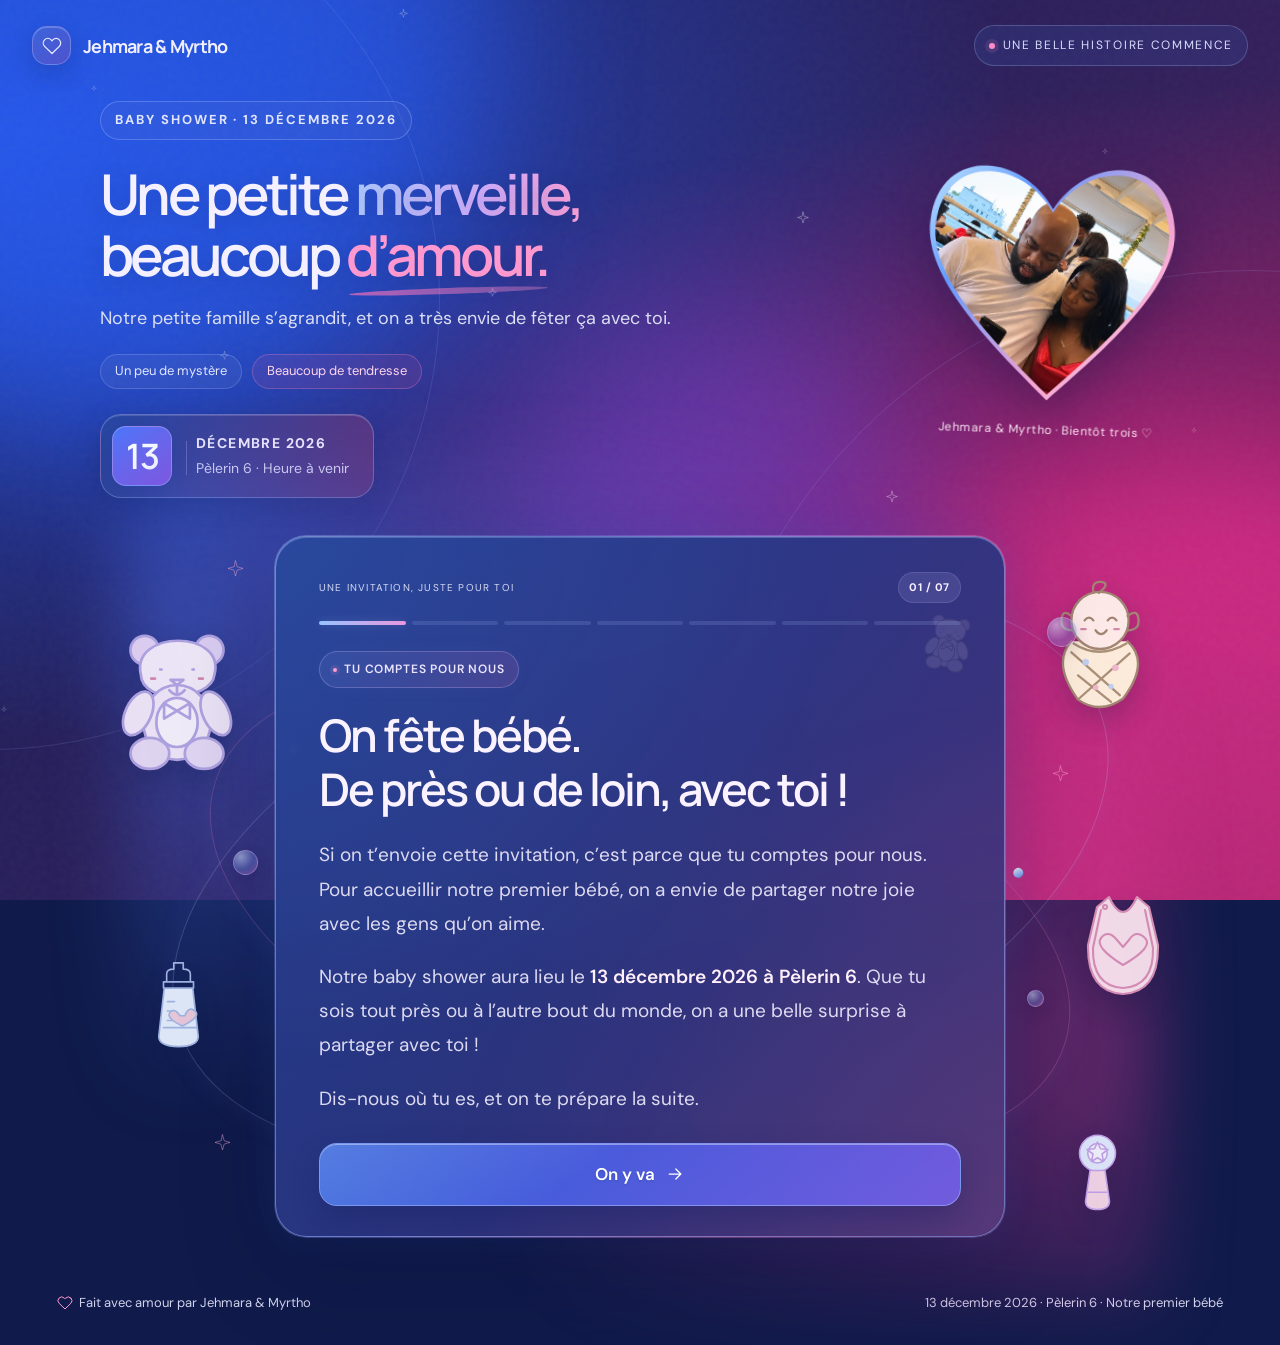
==== index.html @ 5442fd63 "Frame the parents photo in a blue and pink heart" ====
<!DOCTYPE html>
<html lang="fr">
  <head>
    <meta charset="utf-8" />
    <meta
      name="viewport"
      content="width=device-width,initial-scale=1,viewport-fit=cover"
    />
    <meta name="theme-color" content="#e7ebf8" />
    <meta
      name="description"
      content="Une invitation de Jehmara et Myrtho : célébrons ensemble l’arrivée de notre premier bébé le 13 décembre 2026 à Pèlerin 6."
    />
    <title>Une petite merveille · Jehmara & Myrtho</title>

    <link rel="stylesheet" href="css/invitation.css?v=20261101-heart" />
  </head>
  <body data-mood="welcome">
    <div class="scene" aria-hidden="true">
      <div class="orb orb-blue"></div>
      <div class="orb orb-pink"></div>
      <div class="orb orb-pearl"></div>
      <div class="orbit-line"></div>
      <div class="orbit-line two"></div>
      <div class="grain"></div>
    </div>
    <div class="ambient-stars" aria-hidden="true">
      <span style="--x: 7%; --y: 8%; --s: 8px; --duration: 4s; --delay: -0s"
        ><svg
          viewBox="0 0 100 120"
          fill="none"
          stroke="currentColor"
          stroke-width="2.1"
          stroke-linecap="round"
          stroke-linejoin="round"
          aria-hidden="true"
        >
          <path d="m50 14 8 28 28 8-28 8-8 28-8-28-28-8 28-8Z" /></svg></span
      ><span
        style="--x: 38%; --y: 31%; --s: 13px; --duration: 5s; --delay: -0.5s"
        ><svg
          viewBox="0 0 100 120"
          fill="none"
          stroke="currentColor"
          stroke-width="2.1"
          stroke-linecap="round"
          stroke-linejoin="round"
          aria-hidden="true"
        >
          <path d="m50 14 8 28 28 8-28 8-8 28-8-28-28-8 28-8Z" /></svg></span
      ><span style="--x: 69%; --y: 54%; --s: 18px; --duration: 6s; --delay: -1s"
        ><svg
          viewBox="0 0 100 120"
          fill="none"
          stroke="currentColor"
          stroke-width="2.1"
          stroke-linecap="round"
          stroke-linejoin="round"
          aria-hidden="true"
        >
          <path d="m50 14 8 28 28 8-28 8-8 28-8-28-28-8 28-8Z" /></svg></span
      ><span style="--x: 0%; --y: 77%; --s: 8px; --duration: 4s; --delay: -1.5s"
        ><svg
          viewBox="0 0 100 120"
          fill="none"
          stroke="currentColor"
          stroke-width="2.1"
          stroke-linecap="round"
          stroke-linejoin="round"
          aria-hidden="true"
        >
          <path d="m50 14 8 28 28 8-28 8-8 28-8-28-28-8 28-8Z" /></svg></span
      ><span style="--x: 31%; --y: 0%; --s: 13px; --duration: 5s; --delay: -2s"
        ><svg
          viewBox="0 0 100 120"
          fill="none"
          stroke="currentColor"
          stroke-width="2.1"
          stroke-linecap="round"
          stroke-linejoin="round"
          aria-hidden="true"
        >
          <path d="m50 14 8 28 28 8-28 8-8 28-8-28-28-8 28-8Z" /></svg></span
      ><span
        style="--x: 62%; --y: 23%; --s: 18px; --duration: 6s; --delay: -2.5s"
        ><svg
          viewBox="0 0 100 120"
          fill="none"
          stroke="currentColor"
          stroke-width="2.1"
          stroke-linecap="round"
          stroke-linejoin="round"
          aria-hidden="true"
        >
          <path d="m50 14 8 28 28 8-28 8-8 28-8-28-28-8 28-8Z" /></svg></span
      ><span style="--x: 93%; --y: 46%; --s: 8px; --duration: 4s; --delay: -3s"
        ><svg
          viewBox="0 0 100 120"
          fill="none"
          stroke="currentColor"
          stroke-width="2.1"
          stroke-linecap="round"
          stroke-linejoin="round"
          aria-hidden="true"
        >
          <path d="m50 14 8 28 28 8-28 8-8 28-8-28-28-8 28-8Z" /></svg></span
      ><span
        style="--x: 24%; --y: 69%; --s: 13px; --duration: 5s; --delay: -3.5s"
        ><svg
          viewBox="0 0 100 120"
          fill="none"
          stroke="currentColor"
          stroke-width="2.1"
          stroke-linecap="round"
          stroke-linejoin="round"
          aria-hidden="true"
        >
          <path d="m50 14 8 28 28 8-28 8-8 28-8-28-28-8 28-8Z" /></svg></span
      ><span style="--x: 55%; --y: 92%; --s: 18px; --duration: 6s; --delay: -4s"
        ><svg
          viewBox="0 0 100 120"
          fill="none"
          stroke="currentColor"
          stroke-width="2.1"
          stroke-linecap="round"
          stroke-linejoin="round"
          aria-hidden="true"
        >
          <path d="m50 14 8 28 28 8-28 8-8 28-8-28-28-8 28-8Z" /></svg></span
      ><span
        style="--x: 86%; --y: 15%; --s: 8px; --duration: 4s; --delay: -4.5s"
        ><svg
          viewBox="0 0 100 120"
          fill="none"
          stroke="currentColor"
          stroke-width="2.1"
          stroke-linecap="round"
          stroke-linejoin="round"
          aria-hidden="true"
        >
          <path d="m50 14 8 28 28 8-28 8-8 28-8-28-28-8 28-8Z" /></svg></span
      ><span style="--x: 17%; --y: 38%; --s: 13px; --duration: 5s; --delay: -5s"
        ><svg
          viewBox="0 0 100 120"
          fill="none"
          stroke="currentColor"
          stroke-width="2.1"
          stroke-linecap="round"
          stroke-linejoin="round"
          aria-hidden="true"
        >
          <path d="m50 14 8 28 28 8-28 8-8 28-8-28-28-8 28-8Z" /></svg></span
      ><span
        style="--x: 48%; --y: 61%; --s: 18px; --duration: 6s; --delay: -5.5s"
        ><svg
          viewBox="0 0 100 120"
          fill="none"
          stroke="currentColor"
          stroke-width="2.1"
          stroke-linecap="round"
          stroke-linejoin="round"
          aria-hidden="true"
        >
          <path d="m50 14 8 28 28 8-28 8-8 28-8-28-28-8 28-8Z" /></svg
      ></span>
    </div>
    <div id="confetti" class="confetti" aria-hidden="true"></div>
    <header>
      <div class="brand">
        <span class="brand-mark"
          ><svg
            viewBox="0 0 24 24"
            fill="none"
            stroke="currentColor"
            stroke-width="1.5"
            stroke-linecap="round"
            stroke-linejoin="round"
            aria-hidden="true"
          >
            <path
              d="M20.8 4.6a5.5 5.5 0 0 0-7.8 0L12 5.7l-1.1-1.1a5.5 5.5 0 0 0-7.8 7.8L12 21l8.8-8.6a5.5 5.5 0 0 0 0-7.8Z"
            /></svg></span
        >Jehmara & Myrtho
      </div>
      <div class="header-tag"><i></i> UNE BELLE HISTOIRE COMMENCE</div>
    </header>
    <main>
      <aside class="intro with-photo">
        <div class="hero-copy">
          <div class="eyebrow hero-label">BABY SHOWER · 13 DÉCEMBRE 2026</div>
          <h1>
            Une petite <br /><em> merveille,</em><br />
            beaucoup <span class="rose">d’amour.</span>
          </h1>
          <p>
            Notre petite famille s’agrandit, et on a très envie de fêter ça avec
            toi.
          </p>
          <div class="sketch-garden" aria-hidden="true">
            <div class="garden-halo"></div>
            <div class="sketch sketch-bear">
              <svg
                viewBox="0 0 100 120"
                fill="none"
                stroke="currentColor"
                stroke-width="2.1"
                stroke-linecap="round"
                stroke-linejoin="round"
                aria-hidden="true"
              >
                <circle cx="25" cy="21" r="11" fill="#e4d4f5" />
                <circle cx="75" cy="21" r="11" fill="#e4d4f5" />
                <path
                  d="M22 40c-8-35 66-35 57 0-2 20-56 24-57 0Z"
                  fill="#f6eefb"
                />
                <ellipse cx="50" cy="77" rx="26" ry="29" fill="#f4eafa" />
                <ellipse cx="50" cy="77" rx="16" ry="19" fill="#ffffff70" />
                <ellipse
                  cx="20"
                  cy="70"
                  rx="10"
                  ry="18"
                  transform="rotate(25 20 70)"
                  fill="#f4eafa"
                />
                <ellipse
                  cx="80"
                  cy="70"
                  rx="10"
                  ry="18"
                  transform="rotate(-25 80 70)"
                  fill="#f4eafa"
                />
                <ellipse cx="29" cy="101" rx="15" ry="12" fill="#e8dcf6" />
                <ellipse cx="71" cy="101" rx="15" ry="12" fill="#e8dcf6" />
                <path
                  d="M37 36h1m24 0h1m-18 8 5 4 5-4Zm5 4v6m-6-2q6 7 12 0M40 62l10 6 10-6v12l-10-6-10 6Z"
                />
                <path d="M33 43h-3m37 0h3" stroke="#d58ead" />
              </svg>
            </div>
            <div class="sketch sketch-baby">
              <svg
                viewBox="0 0 100 120"
                fill="none"
                stroke="currentColor"
                stroke-width="2.1"
                stroke-linecap="round"
                stroke-linejoin="round"
                aria-hidden="true"
              >
                <path
                  d="M24 58Q6 78 30 111q20 14 41-1Q96 77 75 58"
                  fill="#fff5df"
                />
                <path
                  d="M26 60q23 15 48 0M24 68l44 39M77 69l-46 41M30 89l30 24"
                  stroke="#a99578"
                />
                <circle cx="37" cy="77" r="3" fill="#bfd7f4" stroke="none" />
                <circle cx="64" cy="82" r="3" fill="#f0bdd1" stroke="none" />
                <circle cx="46" cy="100" r="2.5" fill="#f0bdd1" stroke="none" />
                <circle cx="60" cy="99" r="2.5" fill="#bfd7f4" stroke="none" />
                <circle cx="50" cy="39" r="26" fill="#fff4ed" />
                <path
                  d="M24 35q-8-7-9 3t10 10m50-13q9-7 10 3t-10 10M44 14q-2-11 7-10t-2 10M36 39q4-5 8 0m13 0q4-5 8 0m-19 9q5 7 10 0"
                />
                <path d="M33 47h4m26 0h4" stroke="#d58ead" />
              </svg>
            </div>
            <div class="sketch sketch-bib">
              <svg
                viewBox="0 0 100 120"
                fill="none"
                stroke="currentColor"
                stroke-width="2.1"
                stroke-linecap="round"
                stroke-linejoin="round"
                aria-hidden="true"
              >
                <path
                  d="M24 19 36 9q14 30 28 0l12 10 9 38q1 47-35 49-36-2-35-49Z"
                  fill="#fbe3ef"
                />
                <path
                  d="M28 22 20 60q-1 38 30 40 31-2 30-40l-8-38M44 52q-9-11-16-2t22 27q31-18 22-27t-16 2l-6 7Z"
                />
                <circle cx="32" cy="19" r="2" />
              </svg>
            </div>
            <div class="sketch sketch-bottle">
              <svg
                viewBox="0 0 100 120"
                fill="none"
                stroke="currentColor"
                stroke-width="2.1"
                stroke-linecap="round"
                stroke-linejoin="round"
                aria-hidden="true"
              >
                <path d="M32 38h36l7 61q0 13-25 13t-25-13Z" fill="#e9f1ff" />
                <path
                  d="M31 38v-8h38v8M35 30V20q0-6 9-6V6h12v8q9 0 9 6v10M31 88h42"
                />
                <path d="M36 55h9m-9 12h6m-6 12h9" />
                <path
                  d="M52 73q-8-11-13-4t16 17q24-12 16-19t-13 6Z"
                  fill="#f1cede"
                />
              </svg>
            </div>
            <span class="twinkle a"
              ><svg
                viewBox="0 0 100 120"
                fill="none"
                stroke="currentColor"
                stroke-width="2.1"
                stroke-linecap="round"
                stroke-linejoin="round"
                aria-hidden="true"
              >
                <path
                  d="m50 14 8 28 28 8-28 8-8 28-8-28-28-8 28-8Z"
                /></svg></span
            ><span class="twinkle b"
              ><svg
                viewBox="0 0 100 120"
                fill="none"
                stroke="currentColor"
                stroke-width="2.1"
                stroke-linecap="round"
                stroke-linejoin="round"
                aria-hidden="true"
              >
                <path
                  d="m50 14 8 28 28 8-28 8-8 28-8-28-28-8 28-8Z"
                /></svg></span
            ><span class="twinkle c"
              ><svg
                viewBox="0 0 100 120"
                fill="none"
                stroke="currentColor"
                stroke-width="2.1"
                stroke-linecap="round"
                stroke-linejoin="round"
                aria-hidden="true"
              >
                <path
                  d="m50 14 8 28 28 8-28 8-8 28-8-28-28-8 28-8Z"
                /></svg></span
            ><span class="sketch-caption"
              >De tout petits bonheurs nous attendent</span
            >
          </div>
          <div class="hero-tags">
            <span>Un peu de mystère</span><span>Beaucoup de tendresse</span>
          </div>
          <div class="date">
            <strong>13</strong>
            <div>
              DÉCEMBRE 2026<br /><small>Pèlerin 6 · Heure à venir</small>
            </div>
          </div>
          <div class="art" aria-hidden="true">
            <div class="glass-ring"></div>
            <div class="glass-ring second"></div>
            <span class="spark"
              ><svg
                viewBox="0 0 24 24"
                fill="none"
                stroke="currentColor"
                stroke-width="1.5"
                stroke-linecap="round"
                stroke-linejoin="round"
                aria-hidden="true"
              >
                <path
                  d="m12 2 2.5 7.5L22 12l-7.5 2.5L12 22l-2.5-7.5L2 12l7.5-2.5Z"
                /></svg></span
            ><span class="spark small"
              ><svg
                viewBox="0 0 24 24"
                fill="none"
                stroke="currentColor"
                stroke-width="1.5"
                stroke-linecap="round"
                stroke-linejoin="round"
                aria-hidden="true"
              >
                <path
                  d="m12 2 2.5 7.5L22 12l-7.5 2.5L12 22l-2.5-7.5L2 12l7.5-2.5Z"
                /></svg
            ></span>
          </div>
          <div class="mood-line">
            <svg
              viewBox="0 0 24 24"
              fill="none"
              stroke="currentColor"
              stroke-width="1.5"
              stroke-linecap="round"
              stroke-linejoin="round"
              aria-hidden="true"
            >
              <rect x="5" y="10" width="14" height="11" rx="3" />
              <path d="M8 10V7a4 4 0 0 1 8 0v3m-4 5v2" /></svg
            ><span>La surprise se découvre à ton rythme.</span>
          </div>
        </div>
        <figure class="couple-photo">
          <svg
            class="heart-clip-defs"
            width="0"
            height="0"
            aria-hidden="true"
            focusable="false"
          >
            <defs>
              <clipPath
                id="couple-heart-shape"
                clipPathUnits="objectBoundingBox"
              >
                <path
                  d="M .5 .205 C .365 -.025 .055 -.025 .03 .265 C .005 .495 .295 .77 .5 .97 C .705 .77 .995 .495 .97 .265 C .945 -.025 .635 -.025 .5 .205 Z"
                />
              </clipPath>
            </defs>
          </svg>
          <div class="heart-photo-frame">
            <img
              src="images/jehmara-myrtho.webp"
              width="820"
              height="1457"
              fetchpriority="high"
              decoding="async"
              alt="Jehmara et Myrtho, les futurs parents, assis ensemble"
            />
          </div>
          <figcaption>Jehmara & Myrtho · Bientôt trois ♡</figcaption>
        </figure>
      </aside>
      <div class="questionnaire-stage">
        <div class="silk-ring" aria-hidden="true"></div>
        <div class="silk-ring second" aria-hidden="true"></div>
        <div class="stage-halo" aria-hidden="true"></div>
        <a
          href="admin.html"
          target="_blank"
          rel="noopener"
          class="satellite bear admin-bear"
          aria-label="Espace des parents (nouvel onglet)"
          ><svg
            viewBox="0 0 100 120"
            fill="none"
            stroke="currentColor"
            stroke-width="2.1"
            stroke-linecap="round"
            stroke-linejoin="round"
            aria-hidden="true"
          >
            <circle cx="25" cy="21" r="11" fill="#e4d4f5" />
            <circle cx="75" cy="21" r="11" fill="#e4d4f5" />
            <path d="M22 40c-8-35 66-35 57 0-2 20-56 24-57 0Z" fill="#f6eefb" />
            <ellipse cx="50" cy="77" rx="26" ry="29" fill="#f4eafa" />
            <ellipse cx="50" cy="77" rx="16" ry="19" fill="#ffffff70" />
            <ellipse
              cx="20"
              cy="70"
              rx="10"
              ry="18"
              transform="rotate(25 20 70)"
              fill="#f4eafa"
            />
            <ellipse
              cx="80"
              cy="70"
              rx="10"
              ry="18"
              transform="rotate(-25 80 70)"
              fill="#f4eafa"
            />
            <ellipse cx="29" cy="101" rx="15" ry="12" fill="#e8dcf6" />
            <ellipse cx="71" cy="101" rx="15" ry="12" fill="#e8dcf6" />
            <path
              d="M37 36h1m24 0h1m-18 8 5 4 5-4Zm5 4v6m-6-2q6 7 12 0M40 62l10 6 10-6v12l-10-6-10 6Z"
            />
            <path d="M33 43h-3m37 0h3" stroke="#d58ead" /></svg
        ></a>
        <div class="satellite baby" aria-hidden="true">
          <svg
            viewBox="0 0 100 120"
            fill="none"
            stroke="currentColor"
            stroke-width="2.1"
            stroke-linecap="round"
            stroke-linejoin="round"
            aria-hidden="true"
          >
            <path
              d="M24 58Q6 78 30 111q20 14 41-1Q96 77 75 58"
              fill="#fff5df"
            />
            <path
              d="M26 60q23 15 48 0M24 68l44 39M77 69l-46 41M30 89l30 24"
              stroke="#a99578"
            />
            <circle cx="37" cy="77" r="3" fill="#bfd7f4" stroke="none" />
            <circle cx="64" cy="82" r="3" fill="#f0bdd1" stroke="none" />
            <circle cx="46" cy="100" r="2.5" fill="#f0bdd1" stroke="none" />
            <circle cx="60" cy="99" r="2.5" fill="#bfd7f4" stroke="none" />
            <circle cx="50" cy="39" r="26" fill="#fff4ed" />
            <path
              d="M24 35q-8-7-9 3t10 10m50-13q9-7 10 3t-10 10M44 14q-2-11 7-10t-2 10M36 39q4-5 8 0m13 0q4-5 8 0m-19 9q5 7 10 0"
            />
            <path d="M33 47h4m26 0h4" stroke="#d58ead" />
          </svg>
        </div>
        <div class="satellite bib" aria-hidden="true">
          <svg
            viewBox="0 0 100 120"
            fill="none"
            stroke="currentColor"
            stroke-width="2.1"
            stroke-linecap="round"
            stroke-linejoin="round"
            aria-hidden="true"
          >
            <path
              d="M24 19 36 9q14 30 28 0l12 10 9 38q1 47-35 49-36-2-35-49Z"
              fill="#fbe3ef"
            />
            <path
              d="M28 22 20 60q-1 38 30 40 31-2 30-40l-8-38M44 52q-9-11-16-2t22 27q31-18 22-27t-16 2l-6 7Z"
            />
            <circle cx="32" cy="19" r="2" />
          </svg>
        </div>
        <div class="satellite bottle" aria-hidden="true">
          <svg
            viewBox="0 0 100 120"
            fill="none"
            stroke="currentColor"
            stroke-width="2.1"
            stroke-linecap="round"
            stroke-linejoin="round"
            aria-hidden="true"
          >
            <path d="M32 38h36l7 61q0 13-25 13t-25-13Z" fill="#e9f1ff" />
            <path
              d="M31 38v-8h38v8M35 30V20q0-6 9-6V6h12v8q9 0 9 6v10M31 88h42"
            />
            <path d="M36 55h9m-9 12h6m-6 12h9" />
            <path
              d="M52 73q-8-11-13-4t16 17q24-12 16-19t-13 6Z"
              fill="#f1cede"
            />
          </svg>
        </div>
        <div class="satellite toy" aria-hidden="true">
          <svg
            viewBox="0 0 100 120"
            fill="none"
            stroke="currentColor"
            stroke-width="2.1"
            stroke-linecap="round"
            stroke-linejoin="round"
            aria-hidden="true"
          >
            <circle cx="50" cy="35" r="24" fill="#e3edff" />
            <circle cx="50" cy="35" r="13" fill="#fff9" />
            <path d="M40 58 34 99q0 11 16 11t16-11L60 58Z" fill="#f6d9e9" />
            <path
              d="m50 20 4 9 10 1-8 6 2 10-8-5-8 5 2-10-8-6 10-1ZM38 87h24"
            />
          </svg>
        </div>
        <span class="stage-spark one" aria-hidden="true"
          ><svg
            viewBox="0 0 100 120"
            fill="none"
            stroke="currentColor"
            stroke-width="2.1"
            stroke-linecap="round"
            stroke-linejoin="round"
            aria-hidden="true"
          >
            <path d="m50 14 8 28 28 8-28 8-8 28-8-28-28-8 28-8Z" /></svg></span
        ><span class="stage-spark two" aria-hidden="true"
          ><svg
            viewBox="0 0 100 120"
            fill="none"
            stroke="currentColor"
            stroke-width="2.1"
            stroke-linecap="round"
            stroke-linejoin="round"
            aria-hidden="true"
          >
            <path d="m50 14 8 28 28 8-28 8-8 28-8-28-28-8 28-8Z" /></svg></span
        ><span class="stage-spark three" aria-hidden="true"
          ><svg
            viewBox="0 0 100 120"
            fill="none"
            stroke="currentColor"
            stroke-width="2.1"
            stroke-linecap="round"
            stroke-linejoin="round"
            aria-hidden="true"
          >
            <path d="m50 14 8 28 28 8-28 8-8 28-8-28-28-8 28-8Z" /></svg></span
        ><span class="orbit-bubble first" aria-hidden="true"></span
        ><span class="orbit-bubble second" aria-hidden="true"></span
        ><span class="orbit-bubble third" aria-hidden="true"></span>
        <section class="card" data-palette="blue" aria-label="Invitation">
          <div class="color-wash" aria-hidden="true"></div>
          <div class="color-sweep" aria-hidden="true"></div>
          <div class="card-motes" aria-hidden="true">
            <i style="--x: 8%; --size: 2px; --duration: 7s; --delay: -0s"></i
            ><i style="--x: 22%; --size: 3px; --duration: 8s; --delay: -1s"></i
            ><i style="--x: 36%; --size: 4px; --duration: 9s; --delay: -2s"></i
            ><i style="--x: 50%; --size: 2px; --duration: 7s; --delay: -3s"></i
            ><i style="--x: 64%; --size: 3px; --duration: 8s; --delay: -4s"></i
            ><i style="--x: 78%; --size: 4px; --duration: 9s; --delay: -5s"></i
            ><i style="--x: 92%; --size: 2px; --duration: 7s; --delay: -6s"></i>
          </div>
          <div
            id="illustrated-seal"
            class="illustrated-seal"
            aria-hidden="true"
          ></div>
          <div class="spotlight" aria-hidden="true"></div>
          <div class="card-top">
            <span>Une invitation, juste pour toi</span
            ><span id="step-label" class="step-label">01 / 06</span>
          </div>
          <div id="demo" class="demo" hidden>
            Aperçu : la connexion Supabase reste à configurer. Les réponses ne
            sont pas enregistrées.
          </div>
          <div class="progress" aria-hidden="true" id="progress"></div>
          <div id="screen"></div>
        </section>
      </div>
    </main>
    <footer>
      <span class="footer-heart"
        ><svg
          viewBox="0 0 24 24"
          fill="none"
          stroke="currentColor"
          stroke-width="1.5"
          stroke-linecap="round"
          stroke-linejoin="round"
          aria-hidden="true"
        >
          <path
            d="M20.8 4.6a5.5 5.5 0 0 0-7.8 0L12 5.7l-1.1-1.1a5.5 5.5 0 0 0-7.8 7.8L12 21l8.8-8.6a5.5 5.5 0 0 0 0-7.8Z"
          />
        </svg>
        Fait avec amour par Jehmara & Myrtho</span
      ><span>13 décembre 2026 · Pèlerin 6 · Notre premier bébé</span>
    </footer>
    <dialog
      id="other-gifts-dialog"
      class="other-gifts-dialog"
      aria-labelledby="other-gifts-title"
      aria-describedby="other-gifts-description"
    >
      <span class="pill">Ces idées restent facultatives</span>
      <h2 id="other-gifts-title">
        Es-tu sûr de vouloir<br />voir cette liste ?
      </h2>
      <p id="other-gifts-description">
        Elle contient des équipements plus importants. On les a ajoutés pour les
        proches qui en ont envie, éventuellement à plusieurs. Tu n’as absolument
        aucune obligation d’en offrir un.
      </p>
      <p class="small">
        Si vous vous mettez à plusieurs, une seule personne peut réserver l’idée
        pour le groupe.
      </p>
      <div class="actions">
        <button id="other-gifts-yes" type="button" class="btn">
          Oui, je veux voir</button
        ><button id="other-gifts-no" type="button" class="btn quiet" autofocus>
          Non, je reste sur la liste principale
        </button>
      </div>
    </dialog>
    <dialog
      id="distance-gift-dialog"
      class="other-gifts-dialog"
      aria-labelledby="distance-gift-title"
      aria-describedby="distance-gift-description"
    >
      <span class="pill">On pense à toi, même de loin</span>
      <h2 id="distance-gift-title">
        Tu veux quand même participer et offrir un cadeau ?
      </h2>
      <p id="distance-gift-description">
        On comprend tout à fait que tu ne puisses pas venir. Si tu as envie
        d’offrir une petite attention à bébé, la liste est là pour toi. Et si tu
        préfères simplement partager notre joie, ça nous fait déjà très plaisir.
        Aucune obligation.
      </p>
      <div class="actions">
        <button id="distance-gift-yes" class="btn" type="button">Oui</button
        ><button id="distance-gift-no" class="btn quiet" type="button">
          Non
        </button>
      </div>
      <p id="distance-gift-error" class="error" role="alert"></p>
    </dialog>
    <script src="js/config.js?v=20261101-heart"></script>
    <script src="js/invitation.js?v=20261101-heart"></script>
  </body>
</html>
---- css/invitation.css ----
@import url("https://fonts.googleapis.com/css2?family=DM+Sans:wght@400;500;600;700&family=Manrope:wght@400;500;600;700;800&display=swap");
:root {
  --ink: #263452;
  --muted: #55647e;
  --blue: #4266b4;
  --pink: #bc5c88;
  --line: #cbd4e5;
  --accent: #4266b4;
  --ambient-blue: #8cbbff;
  --ambient-pink: #f0a4cc;
  --direction: 1;
}
* {
  box-sizing: border-box;
}
html {
  min-height: 100%;
  scroll-behavior: smooth;
}
body {
  margin: 0;
  min-height: 100vh;
  font:
    15px/1.7 "DM Sans",
    system-ui,
    sans-serif;
  color: var(--ink);
  overflow-x: hidden;
}
button,
input,
textarea {
  font: inherit;
}
button {
  cursor: pointer;
}
button:focus-visible,
input:focus-visible,
textarea:focus-visible {
  outline: 3px solid #4766b8;
  outline-offset: 5px;
}
.scene {
  position: fixed;
  inset: 0;
  z-index: -1;
  overflow: hidden;
  pointer-events: none;
  background: linear-gradient(125deg, #e5edf8, #f7eff7 60%, #e9ecfc);
}
.orb {
  position: absolute;
  width: 60vw;
  height: 60vw;
  border-radius: 50%;
  filter: blur(75px);
  opacity: 0.63;
  will-change: transform;
  animation: float 22s ease-in-out infinite;
}
.orb-blue {
  background: var(--ambient-blue);
  left: -22vw;
  top: -27vw;
}
.orb-pink {
  background: var(--ambient-pink);
  right: -22vw;
  bottom: -25vw;
  animation-delay: -8s;
}
.orb-pearl {
  width: 33vw;
  height: 33vw;
  left: 40vw;
  top: 35vh;
  animation-delay: -15s;
}
.grain {
  position: absolute;
  inset: 0;
  background-image: url("data:image/svg+xml,%3Csvg viewBox='0 0 180 180' xmlns='http://www.w3.org/2000/svg'%3E%3Cfilter id='n'%3E%3CfeTurbulence type='fractalNoise' baseFrequency='.8' numOctaves='3' stitchTiles='stitch'/%3E%3C/filter%3E%3Cpath fill='%23fff' filter='url(%23n)' opacity='.5' d='M0 0h180v180H0z'/%3E%3C/svg%3E");
}
.orbit-line {
  position: absolute;
  width: 900px;
  height: 900px;
  border: 1px solid #ffffff80;
  border-radius: 50%;
  left: -460px;
  top: -150px;
}
.orbit-line.two {
  left: auto;
  top: auto;
  right: -520px;
  bottom: -470px;
  width: 1100px;
  height: 1100px;
}
header {
  margin: auto;
  display: flex;
  justify-content: space-between;
  align-items: center;
  position: relative;
  z-index: 1;
}
.brand {
  display: flex;
  align-items: center;
  gap: 12px;
  font:
    700 15px "Manrope",
    sans-serif;
  letter-spacing: -0.04em;
}
.brand-mark {
  width: 39px;
  height: 39px;
  display: grid;
  place-items: center;
  border: 1px solid #ffffffc9;
}
.brand-mark svg {
  width: 20px;
  height: 20px;
}
.header-tag {
  display: flex;
  align-items: center;
  gap: 8px;
  letter-spacing: 0.14em;
}
.header-tag i {
  width: 6px;
  height: 6px;
  border-radius: 50%;
}
main {
  display: grid;
  grid-template-columns: 1fr 1fr;
}
.intro {
  position: relative;
}
.eyebrow {
  font-size: 10px;
  text-transform: uppercase;
  letter-spacing: 0.2em;
  font-weight: 600;
  color: var(--muted);
}
.eyebrow.hero-label {
  display: flex;
  gap: 9px;
  align-items: center;
}
.hero-label:before {
  content: "";
  width: 24px;
  height: 1px;
  background: #7f8ead;
}
h1,
h2 {
  font-family: "Manrope", system-ui, sans-serif;
  letter-spacing: -0.065em;
  font-weight: 600;
  line-height: 1.12;
}
h1 {
  position: relative;
  z-index: 1;
}
h1 em {
  font-style: normal;
  -webkit-background-clip: text;
  background-clip: text;
  color: transparent;
}
.intro > p {
  color: var(--muted);
}
.hero-tags {
  display: flex;
  margin: 22px 0 0;
}
.hero-tags span {
  border: 1px solid #fff9;
  border-radius: 25px;
}
.date {
  display: flex;
  align-items: center;
  width: fit-content;
  border: 1px solid #ffffffce;
  backdrop-filter: blur(15px);
}
.date strong {
  display: grid;
  place-items: center;
  font:
    600 35px "Manrope",
    sans-serif;
  letter-spacing: -0.05em;
}
.date div {
  font-weight: 700;
  letter-spacing: 0.1em;
}
.date small {
  font-weight: 400;
  letter-spacing: 0;
  color: var(--muted);
}
.art {
  position: absolute;
  right: -20px;
  bottom: -5px;
  width: 165px;
  height: 190px;
  pointer-events: none;
  opacity: 0.9;
}
.glass-ring {
  position: absolute;
  width: 120px;
  height: 120px;
  border: 19px solid #ffffff60;
  border-radius: 50%;
  box-shadow:
    inset 2px 3px 10px #fff9,
    inset -4px -4px 12px #7ba1e84d,
    4px 10px 30px #6c8dbf22;
  transform: rotate(-25deg);
  backdrop-filter: blur(8px);
  animation: float 12s ease-in-out infinite;
}
.glass-ring.second {
  width: 95px;
  height: 95px;
  border-width: 15px;
  left: 64px;
  top: 64px;
  border-color: #f4cbdf90;
  animation-delay: -5s;
}
.spark {
  position: absolute;
  width: 20px;
  height: 20px;
  top: -4px;
  right: 6px;
  color: #7188b7;
}
.spark.small {
  width: 12px;
  height: 12px;
  top: 150px;
  left: 15px;
}
.card {
  isolation: isolate;
  position: relative;
  -webkit-backdrop-filter: blur(28px);
}
.card:before {
  content: "";
  position: absolute;
  border-radius: inherit;
  pointer-events: none;
}
.card-top {
  display: flex;
  justify-content: space-between;
  align-items: center;
  text-transform: uppercase;
  color: var(--muted);
}
.step-label {
  font-variant-numeric: tabular-nums;
}
.progress {
  display: flex;
}
.progress i {
  flex: 1;
  border-radius: 4px;
  transition: background 0.3s;
}
#screen {
  position: relative;
}
h2 {
  overflow-wrap: anywhere;
}
h2:focus {
  outline: none;
}
.copy {
  color: var(--muted);
}
.copy strong {
  font-weight: 600;
}
.pill {
  display: inline-flex;
  align-items: center;
  gap: 7px;
  text-transform: uppercase;
  border-radius: 30px;
}
.pill:before {
  content: "";
  width: 4px;
  height: 4px;
  border-radius: 50%;
  background: var(--accent);
}
.note {
  border-radius: 14px;
  margin: 20px 0;
}
.note strong {
  font-weight: 600;
}
.actions {
  display: flex;
  flex-direction: column;
}
.btn {
  display: flex;
  justify-content: center;
  align-items: center;
  gap: 10px;
}
.btn svg {
  flex-shrink: 0;
  transition: transform 0.2s;
}
.btn:hover svg {
  transform: translateX(3px);
}
.btn.secondary {
  background: linear-gradient(110deg, #f1d6e8bb, #ffffff85);
  color: #86496d;
  border-color: #fff;
  box-shadow: 0 7px 20px #be82a516;
}
.btn.quiet {
  background: #ffffff35;
  color: #53637d;
  border: 1px solid #ffffffbd;
  box-shadow: none;
  font-weight: 500;
}
.btn.quiet:hover {
  background: #ffffff85;
}
.btn:disabled {
  opacity: 0.65;
  cursor: wait;
}
.back {
  background: none;
  border: 0;
  padding: 10px 0 0;
  margin-top: 9px;
  display: flex;
  align-items: center;
}
label {
  display: block;
  font-weight: 600;
}
input,
textarea {
  width: 100%;
  border: 1px solid #ffffffdc;
  border-radius: 13px;
  color: var(--ink);
  box-shadow: inset 0 2px 6px #4e6a9610;
  transition:
    background 0.2s,
    box-shadow 0.2s;
}
input:focus,
textarea:focus {
  background: #ffffffb3;
}
textarea {
  min-height: 90px;
  resize: vertical;
  font-size: 13px;
}
.check {
  display: flex;
  align-items: center;
  font-weight: 400;
  border: 1px solid #fff9;
  border-radius: 12px;
  cursor: pointer;
}
.check input {
  flex-shrink: 0;
  margin: 0;
  box-shadow: none;
}
.gifts {
  display: grid;
  grid-template-columns: 1fr 1fr;
  padding: 0;
  list-style: none;
}
.gifts li {
  display: flex;
  align-items: center;
  gap: 10px;
  border-radius: 13px;
  font-size: 12px;
  animation-delay: calc(var(--i) * 35ms);
}
.gifts svg {
  width: 19px;
  height: 19px;
  flex-shrink: 0;
  color: #6b81ab;
}
.demo {
  border: 1px solid #ffffffdb;
  border-radius: 10px;
  margin-bottom: 20px;
}
.demo[hidden] {
  display: none;
}
footer {
  max-width: 1230px;
  margin: auto;
  display: flex;
  justify-content: space-between;
  gap: 20px;
}
.footer-heart {
  display: inline-flex;
  gap: 6px;
  align-items: center;
}
.footer-heart svg {
  color: #a96487;
}
.reveal {
  text-align: center;
  padding: 10px 0;
}
.reveal .symbol {
  display: grid;
  place-items: center;
  margin: 8px auto 25px;
  border-radius: 50%;
  border: 1px solid #ffffffed;
  animation: reveal-ring 1s ease both;
}
.confetti {
  position: fixed;
  inset: 0;
  overflow: hidden;
  pointer-events: none;
  z-index: 10;
}
.confetti i {
  position: absolute;
  width: 7px;
  height: 13px;
  left: var(--x);
  top: -20px;
  border-radius: 2px;
  background: var(--c);
  animation: confetti-fall 2.7s var(--delay) cubic-bezier(0.2, 0.55, 0.5, 1)
    both;
}
.mood-line {
  margin: 22px 0 0;
  font-size: 10px;
  color: #586a85;
  display: flex;
  gap: 7px;
  align-items: center;
}
.mood-line svg {
  width: 13px;
  height: 13px;
}
body[data-mood="reveal"] {
  --accent: #4266b4;
  --ambient-blue: #78b5ff;
  --ambient-pink: #c4cafa;
}
body[data-mood="surprise"] {
  --accent: #a75b88;
  --ambient-blue: #b9c8f1;
  --ambient-pink: #efa4d0;
}
body[data-mood="gifts"] {
  --accent: #ac6189;
}
.orb {
  transition: background 1.2s;
}
#screen.entering {
  animation: step-in 0.42s cubic-bezier(0.22, 1, 0.36, 1) both;
}
#screen.leaving {
  animation: step-out 0.18s ease both;
}
.spotlight {
  position: absolute;
  inset: 0;
  border-radius: inherit;
  pointer-events: none;
  opacity: 0;
  transition: opacity 0.3s;
  background: radial-gradient(
    350px circle at var(--mx, 50%) var(--my, 50%),
    #ffffff70,
    transparent 70%
  );
}
.card:hover .spotlight {
  opacity: 1;
}
@keyframes float {
  0%,
  100% {
    transform: translate(0, 0) rotate(-10deg);
  }
  50% {
    transform: translate(20px, -20px) rotate(6deg);
  }
}
@keyframes step-in {
  from {
    opacity: 0;
    transform: translateX(calc(var(--direction) * 24px)) scale(0.985);
    filter: blur(4px);
  }
  to {
    opacity: 1;
    transform: translateX(0) scale(1);
    filter: blur(0);
  }
}
@keyframes step-out {
  to {
    opacity: 0;
    transform: translateX(calc(var(--direction) * -16px));
    filter: blur(3px);
  }
}
@keyframes gift-in {
  from {
    opacity: 0;
    transform: translateY(12px);
  }
  to {
    opacity: 1;
    transform: translateY(0);
  }
}
@keyframes reveal-ring {
  from {
    opacity: 0;
    transform: scale(0.6) rotate(-20deg);
  }
  to {
    opacity: 1;
    transform: scale(1) rotate(0);
  }
}
@keyframes confetti-fall {
  0% {
    opacity: 0;
    transform: translateY(-20px) rotate(0);
  }
  10% {
    opacity: 1;
  }
  100% {
    opacity: 0;
    transform: translateY(100vh) rotate(540deg);
  }
}
@media (min-width: 1440px) {
  main {
    gap: 90px;
  }
}
@media (max-width: 1024px) {
  main {
    gap: 35px;
    padding: 0 28px;
  }
  h1 {
    font-size: 57px;
  }
  .card {
    padding: 28px;
    min-height: 550px;
  }
  .art {
    right: -10px;
    transform: scale(0.75);
    transform-origin: bottom right;
  }
  h2 {
    font-size: 31px;
  }
}
@media (max-width: 760px) {
  .header-tag {
    letter-spacing: 0.08em;
  }
  main {
    grid-template-columns: 1fr;
    margin: 0 auto 25px;
    min-height: 0;
  }
  .intro {
    text-align: center;
  }
  .hero-label {
    justify-content: center;
  }
  .hero-label:before {
    display: none;
  }
  h1 {
    margin: 16px 0;
  }
  .hero-tags {
    justify-content: center;
    margin-top: 15px;
  }
  .date {
    margin: 23px auto 0;
    text-align: left;
  }
  .date div {
    font-size: 10px;
  }
  .art {
    display: none;
  }
  .card {
    min-height: 0;
  }
  .orb {
    filter: blur(50px);
    width: 110vw;
    height: 110vw;
  }
  .orb-blue {
    left: -60vw;
    top: -30vw;
  }
  .orb-pink {
    right: -65vw;
    bottom: 0;
  }
  .orb-pearl {
    width: 70vw;
    height: 70vw;
  }
  footer {
    justify-content: center;
    text-align: center;
    flex-direction: column;
  }
  .footer-heart {
    justify-content: center;
  }
  .mood-line {
    justify-content: center;
  }
}
@media (max-width: 360px) {
  header {
    padding: 18px;
  }
  .header-tag {
    display: none;
  }
  main {
    padding: 0 14px;
  }
  .card {
    padding: 23px 19px;
  }
  .gifts {
    gap: 6px;
  }
  .gifts li {
    padding: 9px;
    gap: 6px;
  }
  h2 {
    font-size: 28px;
  }
}
@media (prefers-reduced-motion: reduce) {
  html {
    scroll-behavior: auto;
  }
  *,
  *:before,
  *:after {
    animation: none !important;
    transition: none !important;
  }
  .confetti {
    display: none;
  }
  .orb {
    will-change: auto;
  }
}
@supports not (backdrop-filter: blur(1px)) {
  .date {
    background: #f6f5fa;
  }
  .btn.quiet {
    background: #f0f3fa;
  }
}

/* Collection de croquis : traits doux, objets flottants, lumière nacrée. */
.sketch-garden {
  position: relative;
  height: 220px;
  max-width: 420px;
  margin: 28px 0 8px;
  perspective: 900px;
}
.sketch {
  position: absolute;
  display: grid;
  place-items: center;
  color: #577cb5;
  pointer-events: none;
}
.sketch svg {
  width: 100%;
  height: 100%;
  overflow: visible;
  filter: drop-shadow(0 9px 9px #6277ab1c);
}
.sketch path,
.sketch circle,
.sketch ellipse {
  stroke-dasharray: 650;
  stroke-dashoffset: 0;
  animation: draw-sketch 2.4s ease both;
}
.sketch-bear {
  width: 151px;
  height: 175px;
  left: 9px;
  top: 33px;
  transform: rotate(-9deg);
  animation: bob-bear 7s ease-in-out infinite;
}
.sketch-baby {
  width: 118px;
  height: 133px;
  left: 154px;
  top: 2px;
  animation: bob-baby 9s ease-in-out infinite;
}
.sketch-bib {
  width: 92px;
  height: 108px;
  right: 15px;
  top: 75px;
  color: #b7759f;
  animation: bob-bib 8s ease-in-out infinite;
}
.sketch-bottle {
  width: 56px;
  height: 89px;
  left: 148px;
  bottom: 0;
  color: #8c78b4;
  animation: bob-bib 6s -2s ease-in-out infinite;
}
.sketch-caption {
  position: absolute;
  bottom: -10px;
  left: 0;
  font-size: 10px;
  letter-spacing: 0.13em;
  color: #687a99;
  text-transform: uppercase;
}
.garden-halo {
  position: absolute;
  width: 260px;
  height: 180px;
  left: 55px;
  top: 15px;
  border-radius: 50%;
  background: radial-gradient(ellipse, #ffffff91, transparent 70%);
}
.twinkle {
  position: absolute;
  width: 16px;
  height: 16px;
  color: #af8bbc;
  animation: twinkle 4s ease-in-out infinite;
}
.twinkle.a {
  left: 125px;
  top: 5px;
}
.twinkle.b {
  right: 3px;
  top: 25px;
  animation-delay: -2s;
}
.twinkle.c {
  left: 242px;
  bottom: 25px;
  width: 10px;
  animation-delay: -1s;
}
.art {
  display: none;
}
.intro {
  padding-top: 0;
}
main {
  padding-top: 16px;
}
.card {
  margin-top: 12px;
}
.illustrated-seal {
  position: absolute;
  width: 58px;
  height: 62px;
  pointer-events: none;
  transform: rotate(10deg);
}
.illustrated-seal svg {
  width: 100%;
  height: 100%;
}
.card[data-step="gifts"] .illustrated-seal {
  opacity: 0.12;
}
.gift-instruction {
  color: #526380;
  margin: 0 0 18px;
}
.gifts {
  margin: 17px 0;
}
.gifts li {
  padding: 0;
  animation: gift-in 0.45s both;
  animation-delay: calc(var(--i) * 35ms);
  background: none;
  border: 0;
}
.gift-tile {
  position: relative;
  display: flex;
  align-items: center;
  width: 100%;
  height: 100%;
  margin: 0;
  cursor: pointer;
  border-radius: 16px;
  transition:
    transform 0.2s,
    background 0.2s,
    border-color 0.2s,
    box-shadow 0.2s;
  overflow: hidden;
}
.gift-tile:hover {
  transform: translateY(-3px);
}
.gift-tile input {
  position: absolute;
  opacity: 0;
  width: 1px;
  height: 1px;
  left: 10px;
  top: 10px;
}
.gift-tile:has(input:focus-visible) {
  outline: 3px solid #4766b8;
  outline-offset: 3px;
}
.gift-drawing {
  flex-shrink: 0;
}
.gifts .gift-drawing svg {
  width: 100%;
  height: 100%;
  stroke-width: 1.8;
}
.gift-text {
  font-weight: 500;
}
.gift-check {
  position: absolute;
  border: 1px solid #a8b8cf;
  border-radius: 50%;
  display: grid;
  place-items: center;
  color: transparent;
}
.gift-tile input:checked ~ .gift-check {
  color: white;
  animation: select-pop 0.25s ease both;
}
.gift-summary {
  display: flex;
  justify-content: space-between;
  align-items: center;
  gap: 12px;
  border-radius: 12px;
  border: 1px solid #fffc;
}
.gift-summary strong {
  font-weight: 600;
}
.reveal .symbol {
  width: 118px;
  height: 118px;
}
.reveal .symbol svg {
  width: 79px;
  height: 83px;
}
.card:after {
  content: "";
  position: absolute;
  border-radius: inherit;
  pointer-events: none;
  mask:
    linear-gradient(#fff 0 0) padding-box,
    linear-gradient(#fff 0 0);
  mask-composite: exclude;
  z-index: -1;
}
.ambient-stars {
  position: fixed;
  inset: 0;
  pointer-events: none;
  z-index: -1;
}
.ambient-stars span {
  position: absolute;
  left: var(--x);
  top: var(--y);
  width: var(--s);
  height: var(--s);
  animation: twinkle var(--duration) var(--delay) ease-in-out infinite;
}
.ambient-stars svg {
  width: 100%;
  height: 100%;
}
.reply-burst {
  position: fixed;
  width: 12px;
  height: 12px;
  border-radius: 50%;
  border: 1px solid #97b1da;
  pointer-events: none;
  z-index: 20;
  animation: reply-wave 0.6s ease-out forwards;
}
body[data-mood="reveal-choice"] .sketch-bear {
  animation: bob-bear 4s ease-in-out infinite;
}
body[data-mood="surprise"] .sketch-garden {
  filter: hue-rotate(15deg);
}
@keyframes draw-sketch {
  from {
    stroke-dashoffset: 650;
    opacity: 0;
  }
  to {
    stroke-dashoffset: 0;
    opacity: 1;
  }
}
@keyframes bob-bear {
  0%,
  100% {
    transform: translateY(0) rotate(-9deg);
  }
  50% {
    transform: translateY(-10px) rotate(-3deg);
  }
}
@keyframes bob-baby {
  0%,
  100% {
    transform: translateY(0) rotate(6deg);
  }
  50% {
    transform: translateY(9px) rotate(-4deg);
  }
}
@keyframes bob-bib {
  0%,
  100% {
    transform: translateY(0) rotate(12deg);
  }
  50% {
    transform: translateY(-9px) rotate(-7deg);
  }
}
@keyframes twinkle {
  0%,
  100% {
    opacity: 0.25;
    transform: scale(0.7) rotate(0);
  }
  50% {
    opacity: 0.9;
    transform: scale(1.15) rotate(12deg);
  }
}
@keyframes select-pop {
  from {
    transform: scale(0.5);
  }
  to {
    transform: scale(1);
  }
}
@keyframes reply-wave {
  to {
    transform: scale(9);
    opacity: 0;
  }
}
@media (max-width: 1024px) {
  .sketch-garden {
    transform: scale(0.88);
    transform-origin: left top;
    margin-bottom: -15px;
  }
}
@media (max-width: 760px) {
  main {
    padding-top: 0;
  }
  .sketch-garden {
    height: 145px;
    width: 300px;
    margin: 13px auto 0;
    transform: none;
  }
  .sketch-bear {
    width: 103px;
    height: 124px;
    left: 18px;
    top: 18px;
  }
  .sketch-baby {
    width: 82px;
    height: 93px;
    left: 125px;
    top: 0;
  }
  .sketch-bib {
    width: 67px;
    height: 78px;
    right: 8px;
    top: 42px;
  }
  .sketch-bottle {
    width: 36px;
    height: 56px;
    left: 132px;
    bottom: 0;
  }
  .garden-halo {
    height: 130px;
    width: 210px;
    left: 30px;
    top: 0;
  }
  .sketch-caption {
    display: none;
  }
  .twinkle.a {
    left: 95px;
    top: 0;
  }
  .twinkle.c {
    left: 208px;
    bottom: 12px;
  }
  .card {
    margin-top: 0;
  }
  .mood-line {
    margin-top: 11px;
  }
}
@media (prefers-reduced-motion: reduce) {
  .sketch,
  .sketch *,
  .twinkle,
  .ambient-stars span,
  .gift-check,
  .reply-burst {
    animation: none !important;
  }
  .reply-burst {
    display: none;
  }
}

/* Bébé neutre : lange crème, traits chauds, bleu et rose équilibrés. */
.sketch-baby {
  color: #a08b72;
}
.illustrated-seal:has(svg) {
  color: #a08b72;
}
.reveal .symbol svg {
  color: #a08b72;
}
/* Questionnaire central, typographie généreuse, verre bleu nuit et rose profond. */
:root {
  --ink: #192d52;
  --muted: #465878;
  --blue: #153e80;
  --pink: #92265f;
  --accent: #153e80;
}
body {
  font-size: 18px;
  line-height: 1.75;
}
header {
  max-width: 1240px;
  padding: 26px 32px;
}
.brand {
  font-size: 18px;
}
.header-tag {
  font-size: 12px;
}
main {
  display: flex;
  flex-direction: column;
  align-items: center;
  gap: 30px;
  max-width: 1160px;
  margin: 6px auto 35px;
  padding: 0 32px;
  min-height: 0;
}
.intro {
  width: 100%;
  text-align: center;
  padding: 0;
}
.hero-label {
  justify-content: center;
  font-size: 13px;
}
.hero-label:before {
  display: none;
}
h1 {
  font-size: clamp(38px, 4.6vw, 61px);
  margin: 18px auto;
  line-height: 1.18;
  letter-spacing: -0.055em;
  max-width: 850px;
}
h1 br {
  display: none;
}
h1 em {
  margin-right: 0.15em;
  background: linear-gradient(95deg, #153e80, #92265f);
  background-clip: text;
  -webkit-background-clip: text;
}
h1 .rose {
  color: #92265f;
}
.intro > p {
  font-size: 18px;
  margin: 0 auto;
}
.hero-tags {
  justify-content: center;
}
.hero-tags span {
  font-size: 13px;
}
.intro > .sketch-garden,
.intro > .mood-line {
  display: none;
}
.date {
  margin: 20px auto 0;
  gap: 17px;
}
.date strong {
  font-size: 35px;
  width: 60px;
  height: 60px;
}
.date div {
  font-size: 14px;
}
.date small {
  font-size: 14px;
}
.questionnaire-stage {
  position: relative;
  width: 100%;
  isolation: isolate;
}
.card {
  margin: 0;
  width: 100%;
  min-height: 0;
  backdrop-filter: blur(32px);
}
.card-top {
  margin-bottom: 18px;
}
h2 {
  font-size: clamp(34px, 3.4vw, 45px);
  margin: 19px 0 24px;
  line-height: 1.2;
}
.copy {
  font-size: 19px;
}
.pill {
  font-size: 12px;
  padding: 7px 13px;
}
.note {
  font-size: 17px;
  line-height: 1.75;
  padding: 19px 22px;
}
.small {
  font-size: 14px;
  line-height: 1.75;
}
.demo {
  font-size: 13px;
  line-height: 1.6;
  padding: 11px 14px;
}
.actions {
  gap: 13px;
}
.btn {
  font-size: 17px;
  line-height: 1.55;
  padding: 16px 24px;
  backdrop-filter: blur(16px);
  -webkit-backdrop-filter: blur(16px);
  text-shadow: 0 1px 2px #0c214233;
}
.btn:before {
  content: "";
  position: absolute;
  inset: 0;
  pointer-events: none;
}
.btn:after {
  content: "";
  position: absolute;
  top: -60%;
  left: -55%;
  width: 35%;
  height: 220%;
  pointer-events: none;
  background: linear-gradient(90deg, transparent, #ffffff32, transparent);
  transform: rotate(25deg);
  transition:
    transform 0.55s,
    opacity 0.55s;
  opacity: 0;
}
.btn:hover:after {
  transform: translateX(540%) rotate(25deg);
  opacity: 1;
}
.btn:active {
  transform: scale(0.985);
}
.btn.quiet,
.btn.secondary {
  color: #fff;
  background: linear-gradient(120deg, #7b1f50ed, #a33872e8 65%, #83305de3);
  border-color: #ffffff7d;
  box-shadow:
    inset 0 1px 0 #ffffff66,
    inset 0 -1px 0 #3f123c55,
    0 9px 24px #92265f26;
  font-weight: 600;
}
.btn.quiet:hover,
.btn.secondary:hover {
  color: #fff;
  background: linear-gradient(120deg, #8c235c, #b33e7e);
  box-shadow:
    inset 0 1px 0 #ffffff80,
    0 14px 32px #92265f35;
}
.btn svg {
  width: 20px;
  height: 20px;
}
.btn:focus-visible {
  outline-color: #172f58;
}
.back {
  font-size: 15px;
  padding-top: 11px;
  gap: 9px;
  min-height: 46px;
}
.back svg {
  width: 18px;
  height: 18px;
}
label {
  font-size: 16px;
  margin: 22px 0 10px;
}
input,
textarea {
  font-size: 18px;
  padding: 16px 18px;
  background: #ffffffae;
  border-color: #c2cee3;
}
input::placeholder,
textarea::placeholder {
  font-size: 16px;
}
.check {
  font-size: 16px;
  padding: 13px 16px;
  gap: 13px;
  min-height: 56px;
}
.check input {
  width: 22px;
  height: 22px;
}
.gift-instruction {
  font-size: 17px;
  line-height: 1.7;
}
.gifts {
  gap: 12px;
}
.gift-tile {
  min-height: 108px;
  padding: 16px;
  gap: 14px;
}
.gift-text {
  font-size: 16px;
  line-height: 1.45;
  padding-right: 18px;
}
.gift-drawing {
  width: 48px;
  height: 57px;
}
.gift-check {
  width: 20px;
  height: 20px;
  font-size: 12px;
  right: 12px;
  top: 12px;
}
.gift-summary {
  font-size: 15px;
  padding: 13px 16px;
}
.error {
  font-size: 16px;
}
.reveal h2 {
  font-size: 45px;
}
.illustrated-seal {
  right: 27px;
  top: 75px;
}
.stage-halo {
  position: absolute;
  z-index: -2;
  pointer-events: none;
  animation: halo-breathe 8s ease-in-out infinite;
}
.satellite {
  position: absolute;
  width: 95px;
  height: 110px;
  pointer-events: none;
  color: #7184a7;
  animation: satellite-drift 9s var(--delay, 0s) ease-in-out infinite;
  transform-origin: center;
}
.satellite svg {
  width: 100%;
  height: 100%;
}
.satellite.bear {
  --delay: -2s;
}
.satellite.baby {
  --delay: -5s;
}
.satellite.bib {
  --delay: -3s;
}
.satellite.bottle {
  --delay: -6s;
}
.satellite.toy {
  width: 75px;
  height: 90px;
  --delay: -1s;
}
.stage-spark {
  position: absolute;
  width: 25px;
  height: 25px;
  pointer-events: none;
  animation: twinkle 5s ease-in-out infinite;
}
.stage-spark svg {
  width: 100%;
  height: 100%;
}
.stage-spark.one {
  left: -52px;
  top: 25px;
}
.stage-spark.two {
  right: -68px;
  top: 230px;
  animation-delay: -2s;
}
.stage-spark.three {
  left: -65px;
  bottom: 80px;
  animation-delay: -3s;
}
.orbit-bubble {
  position: absolute;
  width: 25px;
  height: 25px;
  border-radius: 50%;
  border: 1px solid #fff;
  pointer-events: none;
  animation: bubble-rise 11s var(--delay, 0s) ease-in-out infinite;
}
.orbit-bubble.first {
  left: -42px;
  top: 45%;
  --delay: -3s;
}
.orbit-bubble.second {
  right: -39px;
  top: 65%;
  width: 17px;
  height: 17px;
  --delay: -7s;
}
.orbit-bubble.third {
  right: -72px;
  top: 12%;
  width: 30px;
  height: 30px;
  --delay: -1s;
}
footer {
  font-size: 13px;
  padding: 20px 32px 30px;
}
.footer-heart svg {
  width: 16px;
  height: 16px;
}
@keyframes satellite-drift {
  0%,
  100% {
    transform: translateY(0) rotate(-7deg);
  }
  50% {
    transform: translateY(-18px) rotate(7deg);
  }
}
@keyframes bubble-rise {
  0%,
  100% {
    transform: translateY(20px) scale(0.85);
    opacity: 0.5;
  }
  50% {
    transform: translateY(-45px) scale(1.08);
    opacity: 1;
  }
}
@keyframes halo-breathe {
  0%,
  100% {
    transform: scale(0.95);
    opacity: 0.65;
  }
  50% {
    transform: scale(1.05);
    opacity: 1;
  }
}
@media (max-width: 1100px) {
}
@media (max-width: 940px) {
  .questionnaire-stage {
    max-width: 650px;
  }
  .satellite {
    opacity: 0.65;
  }
  .stage-spark {
    width: 15px;
    height: 15px;
  }
  .stage-spark.one {
    left: -24px;
  }
  .stage-spark.two {
    right: -22px;
  }
  .stage-spark.three {
    left: -24px;
  }
  .orbit-bubble.first {
    left: -25px;
  }
  .orbit-bubble.second {
    right: -25px;
  }
  .orbit-bubble.third {
    right: -37px;
  }
  .stage-halo {
    inset: -25px -25px;
  }
}
@media (max-width: 760px) {
  header {
    padding: 20px;
  }
  main {
    gap: 26px;
    padding: 0 22px;
    max-width: 680px;
    margin-top: 10px;
  }
  h1 {
    font-size: 39px;
    max-width: 520px;
  }
  h2 {
    font-size: 35px;
  }
  .small {
    font-size: 14px;
  }
  .satellite.toy {
    display: none;
  }
  .stage-spark.one {
    left: 42px;
    top: -22px;
  }
  .stage-spark.two {
    right: 41px;
    top: -18px;
  }
  .stage-spark.three {
    left: -16px;
    bottom: 60px;
    width: 12px;
    height: 12px;
  }
  .orbit-bubble {
    max-width: 14px;
    max-height: 14px;
  }
  .orbit-bubble.first {
    left: -18px;
  }
  .orbit-bubble.second {
    right: -17px;
  }
  .orbit-bubble.third {
    right: 70px;
    top: -15px;
  }
}
@media (max-width: 380px) {
  main {
    padding: 0 18px;
  }
  .header-tag {
    display: none;
  }
  h1 {
    font-size: 34px;
  }
  h2 {
    font-size: 31px;
  }
  .gifts {
    gap: 8px;
  }
  .gift-tile {
    flex-direction: column;
    align-items: flex-start;
    gap: 6px;
    min-height: 123px;
  }
  .gift-text {
    font-size: 14px;
    padding-right: 0;
  }
  .gift-summary {
    gap: 6px;
  }
  .hero-tags span {
    font-size: 10px;
  }
}
@media (prefers-reduced-motion: reduce) {
  .satellite,
  .stage-halo,
  .orbit-bubble,
  .stage-spark {
    animation: none !important;
  }
  .btn:after {
    display: none;
  }
}

.gift-status {
  display: block;
  margin-top: 7px;
  font-weight: 400;
}
.gift-tile.reserved {
  cursor: not-allowed;
}
.gift-tile.reserved:hover {
  transform: none;
  box-shadow: none;
}
.gift-tile.reserved .gift-status {
  font-weight: 600;
}
.availability-tools {
  display: flex;
  align-items: center;
  justify-content: space-between;
  gap: 12px;
  margin: 12px 0;
}
.availability-tools .back {
  margin: 0;
  padding: 0;
}
.gift-text {
  overflow-wrap: anywhere;
}
.gifts .gift-tile {
  height: 100%;
}

/* Édition chromatique : bleu cobalt, framboise et verre nacré. */
:root {
  --ink: #16264f;
  --muted: #475477;
  --blue: #1844ce;
  --pink: #b81c70;
  --rose: #b81c70;
  --accent: #1844ce;
  --ambient-blue: #82a9ff;
  --ambient-pink: #ff8acb;
}
body {
  color: var(--ink);
}
.scene,
.ambient {
  background:
    radial-gradient(ellipse at 6% 10%, #abc5ff 0, transparent 47%),
    radial-gradient(ellipse at 95% 60%, #ffb5dd 0, transparent 48%),
    linear-gradient(135deg, #edf0ff, #f8eafa 60%, #dee9ff);
}
.grain {
  opacity: 0.07;
}
.brand-mark {
  border-radius: 15px;
}
.header-tag {
  border: 1px solid #ffffffbc;
  border-radius: 50px;
  padding: 9px 14px;
}
body:not(.admin-theme) header {
  max-width: 1300px;
  padding-top: 25px;
  padding-bottom: 25px;
}
body:not(.admin-theme) main {
  gap: 35px;
  margin-top: 10px;
  max-width: 1200px;
}
.hero-label {
  width: fit-content;
  margin: auto;
  padding: 7px 14px;
  border: 1px solid #ffffffd9;
  border-radius: 50px;
  letter-spacing: 0.15em;
  font-weight: 700;
}
.intro h1 {
  font-size: clamp(45px, 5.4vw, 73px);
  font-weight: 600;
  max-width: 900px;
  line-height: 1.08;
  margin: 24px auto 18px;
  letter-spacing: -0.065em;
}
.intro h1 em {
  background-clip: text;
  -webkit-background-clip: text;
}
.intro h1 .rose {
  position: relative;
  display: inline-block;
}
.intro h1 .rose:after {
  content: "";
  position: absolute;
  bottom: -9px;
  left: 3px;
  right: 0;
  height: 6px;
  border-radius: 50%;
  transform: rotate(-2deg);
}
.intro > p {
  max-width: 640px;
  line-height: 1.7;
  margin-top: 24px;
}
.hero-tags {
  margin-top: 20px;
  gap: 10px;
}
.hero-tags span {
  padding: 5px 14px;
}
.date {
  position: relative;
  padding: 11px 24px 11px 11px;
  border-radius: 21px;
  margin-top: 25px;
}
.date strong {
  color: white;
  border: 1px solid #ffffff75;
  border-radius: 14px;
}
.date:after {
  content: "";
  height: 34px;
  width: 1px;
  position: absolute;
  left: 85px;
  top: 26px;
}
.date div {
  padding-left: 7px;
}
.questionnaire-stage {
  max-width: 730px;
  padding-top: 3px;
}
.card {
  border: 1px solid #fffffff0;
  border-radius: 32px;
  padding: 35px 43px 30px;
  overflow: visible;
}
.card:before {
  inset: 0;
  z-index: -1;
}
.card:after {
  inset: -2px;
  border: 2px solid transparent;
}
.card-top {
  font-size: 10px;
  letter-spacing: 0.12em;
}
.step-label {
  font-size: 11px;
  border-radius: 25px;
  padding: 5px 10px;
  font-weight: 700;
  letter-spacing: 0.05em;
}
.progress {
  gap: 6px;
  margin-bottom: 26px;
}
.progress i {
  height: 4px;
}
.pill {
  border: 1px solid #e0d8f5;
  font-weight: 600;
  letter-spacing: 0.07em;
}
.card h2 {
  font-size: clamp(34px, 3.6vw, 45px);
  margin: 20px 0 22px;
}
.copy {
  color: #46577d;
  line-height: 1.8;
}
.copy strong {
  color: #24396f;
}
.actions {
  margin-top: 27px;
}
.btn {
  border: 1px solid #ffffffb9;
  min-height: 63px;
  border-radius: 18px;
  font-weight: 600;
  position: relative;
  overflow: hidden;
  transition:
    transform 0.2s,
    box-shadow 0.2s;
}
.btn:before {
  background: linear-gradient(145deg, #ffffff29, transparent 42%, #ffffff12);
  border-radius: inherit;
}
.btn:hover {
  transform: translateY(-3px);
}
.btn.quiet,
.btn.secondary,
.btn.rose {
  color: white;
}
.btn.quiet:hover,
.btn.secondary:hover,
.btn.rose:hover {
  box-shadow:
    inset 0 1px 0 #ffffff85,
    0 14px 28px #b629743b;
}
.btn:disabled {
  transform: none;
}
.note {
  border: 1px solid #fff;
}
.note strong {
  color: #29416f;
}
.small {
  color: #506080;
}
.back {
  font-weight: 500;
}
.gift-tile {
  border: 1px solid #d5dff5;
  box-shadow: 0 4px 12px #3c55a007;
}
.gift-drawing {
  color: #5773bb;
}
.gift-status {
  font-size: 12px;
}
.availability-tools {
  padding: 4px 0;
}
.stage-halo {
  inset: -65px -150px;
  filter: blur(38px);
}
.satellite {
  z-index: 0;
  opacity: 0.95;
}
.satellite.bear {
  left: -163px;
  top: 90px;
  width: 130px;
  height: 155px;
}
.satellite.baby {
  right: -150px;
  top: 44px;
  width: 110px;
  height: 133px;
  color: #a08b72;
}
.satellite.bib {
  right: -168px;
  top: 355px;
  width: 100px;
  height: 120px;
}
.satellite.bottle {
  left: -136px;
  top: 420px;
  width: 79px;
  height: 105px;
}
.satellite.toy {
  right: -130px;
  bottom: 20px;
}
.stage-spark {
  z-index: 0;
}
.orbit-bubble {
  z-index: 0;
}
.reveal h2 {
  background-clip: text;
  -webkit-background-clip: text;
}
.silk-ring {
  position: absolute;
  pointer-events: none;
  z-index: -1;
  border: 1px solid #fff9;
  border-radius: 50%;
  width: calc(100% + 245px);
  height: 500px;
  left: -122px;
  top: 90px;
  transform: rotate(-19deg);
  animation: silk-turn 24s ease-in-out infinite;
}
.silk-ring.second {
  width: calc(100% + 160px);
  height: 430px;
  left: -80px;
  top: 165px;
  transform: rotate(17deg);
  animation-delay: -12s;
}
.silk-ring:before {
  content: "";
  position: absolute;
  left: 20%;
  top: 3%;
  width: 10px;
  height: 10px;
  border-radius: 50%;
  background: linear-gradient(135deg, #fff, #e96db3);
  box-shadow: 0 0 20px #e96db35e;
}
.silk-ring.second:before {
  left: auto;
  right: 10%;
  top: 14%;
  background: linear-gradient(135deg, #fff, #5d86ea);
}
body[data-mood="gifts"] .silk-ring {
  opacity: 0.4;
}
body[data-mood="reveal"] {
  --ambient-blue: #9db7ff;
  --ambient-pink: #f29fce;
}
.ambient-stars span {
  color: #fff;
  filter: drop-shadow(0 0 7px #b276d77a);
}
@keyframes silk-turn {
  0%,
  100% {
    transform: rotate(-19deg) translateY(0);
  }
  50% {
    transform: rotate(-11deg) translateY(-12px);
  }
}
.intro h1 br:last-of-type {
  display: block;
}
.card h2 {
  letter-spacing: -0.045em;
}
/* Même matière et mêmes accents dans les coulisses. */
@keyframes dashboard-enter {
  from {
    opacity: 0;
    transform: translateY(10px);
  }
  to {
    opacity: 1;
    transform: translateY(0);
  }
}
@media (max-width: 1100px) {
  .satellite.bear {
    left: -108px;
    width: 90px;
    height: 112px;
  }
  .satellite.baby {
    right: -104px;
    width: 80px;
    height: 100px;
  }
  .satellite.bib {
    right: -105px;
    width: 76px;
    height: 95px;
  }
  .satellite.bottle {
    left: -96px;
    width: 65px;
    height: 85px;
  }
  .satellite.toy {
    right: -95px;
    width: 65px;
    height: 85px;
  }
  .silk-ring {
    left: -75px;
    width: calc(100% + 150px);
  }
  .silk-ring.second {
    left: -45px;
    width: calc(100% + 90px);
  }
}
@media (max-width: 940px) {
  .satellite.bear {
    left: -65px;
    width: 53px;
    height: 69px;
  }
  .satellite.baby {
    right: -65px;
    width: 52px;
    height: 68px;
  }
  .satellite.bib {
    right: -61px;
    width: 48px;
    height: 60px;
  }
  .satellite.bottle {
    left: -58px;
    width: 44px;
    height: 58px;
  }
  .satellite.toy {
    right: -58px;
    width: 45px;
    height: 58px;
  }
  .silk-ring {
    left: -35px;
    width: calc(100% + 70px);
  }
  .silk-ring.second {
    left: -20px;
    width: calc(100% + 40px);
  }
}
@media (max-width: 760px) {
  .header-tag {
    padding: 6px 9px;
    font-size: 8px;
  }
  .intro h1 {
    max-width: 560px;
    margin-top: 21px;
  }
  .intro > p {
    margin-top: 22px;
  }
  .hero-tags span {
    font-size: 10px;
    padding: 4px 10px;
  }
  .date {
    padding-right: 16px;
  }
  body:not(.admin-theme) main {
    margin-top: 5px;
  }
  .satellite.bib {
    right: -19px;
    width: 16px;
    height: 25px;
    top: 325px;
  }
  .satellite.bottle {
    left: -18px;
    width: 16px;
    height: 25px;
    top: 420px;
  }
  .satellite.toy {
    display: none;
  }
  .silk-ring {
    left: -18px;
    width: calc(100% + 36px);
    height: 380px;
    top: 90px;
  }
  .silk-ring.second {
    left: -12px;
    width: calc(100% + 24px);
    height: 330px;
    top: 145px;
  }
  .silk-ring:before {
    width: 6px;
    height: 6px;
  }
  .stage-halo {
    inset: -30px -18px;
  }
}
@media (max-width: 380px) {
  .card {
    padding: 25px 19px;
  }
  .intro h1 {
    font-size: 34px;
  }
  .card h2 {
    font-size: 31px;
  }
  .header-tag {
    display: none;
  }
}
@media (prefers-reduced-motion: reduce) {
  .silk-ring {
    animation: none;
  }
  .btn {
    transition: none;
  }
}

/* Verre coloré : cobalt profond et lumière framboise. */
:root {
  color-scheme: dark;
  --ink: #f4f0ff;
  --muted: #cfcee9;
  --blue: #7eabff;
  --pink: #ff8dca;
  --rose: #ff8dca;
  --accent: #b2caff;
}
body {
  background: #101b4b;
  color: #f4f0ff;
}
.scene,
.ambient,
body[data-mood="reveal"] .scene {
  background:
    radial-gradient(ellipse at 0 15%, #284ed0 0, transparent 56%),
    radial-gradient(ellipse at 100% 60%, #a32170 0, transparent 60%),
    linear-gradient(135deg, #111e58, #33205c 60%, #621949);
}
.orb-blue {
  background: #265df7;
  opacity: 0.65;
}
.orb-pink {
  background: #ec318f;
  opacity: 0.6;
}
.orb-pearl {
  background: #7642d4;
  opacity: 0.5;
}
.orbit-line {
  border-color: #abb8ff26;
}
.brand {
  color: #f1efff;
}
.brand-mark {
  color: #e9eaff;
  background: linear-gradient(145deg, #5978d46e, #ac4a9d4d);
  border-color: #b1c2ff5c;
  box-shadow:
    inset 0 1px 0 #d9e1ff42,
    0 8px 25px #080f382e;
}
.header-tag {
  color: #d8dcff;
  border-color: #b5c6ff40;
  background: #3955a937;
}
.header-tag i {
  background: #ff8bc8;
  box-shadow: 0 0 0 4px #ff8bc81f;
}
.hero-label {
  background: #6176d226;
  border-color: #a8bcff54;
  color: #e0e5ff;
}
.intro h1 {
  color: #f4f0ff;
  text-shadow: 0 5px 25px #09113b2b;
}
.intro h1 em {
  background: linear-gradient(100deg, #accbff, #d4b1ff 55%, #ffa1d7);
  background-clip: text;
  -webkit-background-clip: text;
}
.intro h1 .rose {
  color: #ff98ce;
}
.intro h1 .rose:after {
  background: linear-gradient(90deg, #ff70b8aa, #ff9bd74d);
}
.intro > p {
  color: #dbdef4;
}
.hero-tags span {
  background: #6379ce2e;
  border-color: #afc0ff40;
  color: #e3e7ff;
}
.hero-tags span:last-child {
  background: #cf4e9a24;
  color: #ffd6ed;
  border-color: #f58bc549;
}
.date {
  background: linear-gradient(115deg, #284b9a96, #87336e85);
  border-color: #b3c1fc5c;
  box-shadow:
    inset 0 1px 0 #dae0ff30,
    0 12px 30px #09163b33;
}
.date strong {
  background: linear-gradient(145deg, #4d77fa, #8752da);
  box-shadow: 0 7px 20px #17358a59;
  border-color: #b7c4ff6b;
}
.date div {
  color: #f2eaff;
}
.date small {
  color: #ddd4f0;
}
.date:after {
  background: #d4c2ff4a;
}
.card {
  box-shadow:
    0 30px 90px #060d352e,
    0 7px 20px #060d352e,
    inset 0 1px 0 #b9cafa36;
}
.card:before {
  background:
    radial-gradient(ellipse at 0 0, #709aff1c, transparent 55%),
    radial-gradient(ellipse at 100% 100%, #ff74b915, transparent 55%);
}
.card:after {
  background: linear-gradient(
      115deg,
      #afc8ff55,
      #7c9eff2e 25%,
      #bda9ff55 45%,
      #f77ebf55 75%,
      #bda9ff2e
    )
    border-box;
}
.spotlight {
  background: radial-gradient(
    350px circle at var(--mx, 50%) var(--my, 50%),
    #a0b5ff16,
    transparent 70%
  );
}
.card-top {
  color: #d6daf4;
}
.step-label {
  background: #7e99fa2b;
  color: #e7ecff;
}
.progress i {
  background: #a6b6f12b;
}
.progress i.active {
  background: linear-gradient(90deg, #87b4ff, #ff8ac6);
  box-shadow: 0 0 9px #b6b6f333;
}
.pill {
  color: #ece5ff;
  background: linear-gradient(110deg, #637ed92e, #dc66ad26);
  border-color: #bfa4ed47;
}
.pill:before {
  background: #ff9bce;
  box-shadow: 0 0 0 3px #ff9bce1a;
}
.card h2 {
  color: #faf3ff;
}
.copy,
.small,
.gift-instruction {
  color: #dddaf1;
}
.copy strong,
.note strong {
  color: #fff0fc;
}
.note {
  background: linear-gradient(115deg, #5d78c629, #d65aa025);
  border-color: #a7a6ed33;
  border-left: 3px solid #f078b7;
  color: #e6def4;
}
.btn {
  color: #fff;
  background: linear-gradient(115deg, #3264e9, #4b60e5 55%, #7348cb);
  border-color: #a2b9ff79;
  box-shadow:
    inset 0 1px 0 #dce5ff66,
    0 9px 25px #101b5f5e;
}
.btn:hover {
  background: linear-gradient(115deg, #3d72fa, #6276fa 55%, #8c58df);
  box-shadow:
    inset 0 1px 0 #dce5ff66,
    0 14px 30px #1c2c7f70;
}
.btn.quiet,
.btn.secondary,
.btn.rose {
  background: linear-gradient(115deg, #ad2468, #cf3c8a 60%, #ab267b);
  border-color: #ffb9e176;
  box-shadow:
    inset 0 1px 0 #ffd5ee66,
    0 9px 25px #52134255;
}
.btn.quiet:hover,
.btn.secondary:hover,
.btn.rose:hover {
  background: linear-gradient(115deg, #ca327e, #e851a1 60%, #c43891);
}
.back {
  color: #dbd7ff;
}
label {
  color: #e6e4fa;
}
input,
textarea,
select {
  background: #172b626e;
  color: #f6f0ff;
  border-color: #a4b5ec66;
  box-shadow: inset 0 2px 7px #071c3e21;
}
input::placeholder,
textarea::placeholder {
  color: #c4c8e7;
}
input:focus,
textarea:focus,
select:focus {
  background: #25356d;
  border-color: #b9a5ff;
}
.check {
  background: #7290df1a;
  border-color: #a7b6ed45;
}
.check input {
  accent-color: #f181bd;
}
.gift-tile {
  background: linear-gradient(140deg, #536bbd3b, #8a3b9229);
  border-color: #b2b3ec45;
  color: #f2eafa;
}
.gift-tile:hover {
  background: linear-gradient(140deg, #728ad44d, #bb5baf3b);
  border-color: #c2b4fc77;
  box-shadow: 0 10px 25px #1413442b;
}
.gift-drawing,
.gifts svg {
  color: #c4d4ff;
}
.gift-tile:has(input:checked) {
  border-color: #f49acb;
  background: linear-gradient(135deg, #5a6ac27a, #ab478686);
  box-shadow:
    0 0 0 2px #ed96ce1f,
    0 9px 22px #140d3f26;
}
.gift-check {
  background: #a4b5ec1c;
  border-color: #c0caef88;
}
.gift-tile input:checked ~ .gift-check {
  background: #ce4a94;
  border-color: #fbb3dc;
}
.gift-status {
  color: #d6d9f4;
}
.gift-tile.reserved {
  background: #201e4e80;
  border-color: #8880aa47;
  opacity: 0.7;
}
.gift-tile.reserved .gift-status {
  color: #ffc5e7;
}
.gift-summary {
  background: linear-gradient(110deg, #597ad836, #ce4f9833);
  border-color: #bba3e44d;
  color: #e6dff3;
}
.gift-summary strong {
  color: #ffd0ec;
}
.error {
  color: #ffc2e4;
}
.demo {
  background: #75502077;
  color: #ffe5ae;
  border-color: #d4b2755c;
}
.reveal .symbol {
  background: linear-gradient(135deg, #5672b961, #b85d8f52);
  border-color: #c6bbe963;
  box-shadow:
    0 0 0 10px #b6b6f015,
    0 0 0 22px #d797c512,
    0 15px 35px #101d5940;
}
.reveal h2 {
  background: linear-gradient(90deg, #b5d3ff, #ffb3dc);
  background-clip: text;
  -webkit-background-clip: text;
  color: transparent;
}
.reveal .eyebrow {
  color: #d7dcf6;
}
.illustrated-seal {
  opacity: 0.12;
}
.stage-halo {
  background:
    radial-gradient(ellipse at 0 20%, #4c78ff6b, transparent 50%),
    radial-gradient(ellipse at 100% 70%, #f23c9d61, transparent 50%);
}
.silk-ring {
  border-color: #c6d3ff35;
  box-shadow: 0 0 30px #8b88ee12;
}
.silk-ring.second {
  border-color: #ff8bc938;
}
.stage-spark {
  color: #ffb1da;
}
.satellite {
  filter: drop-shadow(0 13px 15px #07133c40);
}
.satellite.bear {
  color: #b4a6e3;
}
.satellite.bib {
  color: #dc91b9;
}
.satellite.bottle {
  color: #a6bae7;
}
.satellite.toy {
  color: #c5a5eb;
}
.orbit-bubble {
  border-color: #d0b4f069;
  background: radial-gradient(
    circle at 30% 25%,
    #d0dfff99,
    #7b9bf550 55%,
    #ef74bf70
  );
  box-shadow:
    inset -3px -4px 7px #5860ac29,
    0 5px 16px #080f3d26;
}
footer {
  color: #d1d4ed;
}
footer .footer-heart svg {
  color: #ff9acf;
}
/* L’administration reprend les surfaces colorées. */
button:focus-visible,
a:focus-visible,
input:focus-visible,
textarea:focus-visible,
select:focus-visible {
  outline-color: #ffd0ed;
}
@supports not (backdrop-filter: blur(1px)) {
  .card {
    background: #30346e;
  }
}

/* La couleur suit les passages d’étape, jamais les réponses de l’invité. */
.card {
  --card-accent: #97c2ff;
  --card-glow: #638eff;
  --card-input: #172d755e;
  background: linear-gradient(130deg, #203f91f5, #2e347ef0 60%, #493474ed);
  transition:
    box-shadow 0.65s,
    border-color 0.65s;
  border-color: #8babef77;
}
.color-wash {
  position: absolute;
  inset: 0;
  border-radius: inherit;
  background: linear-gradient(130deg, #782b71f5, #88336fe8 55%, #5b2c79ef);
  opacity: 0;
  transition: opacity 0.7s cubic-bezier(0.22, 1, 0.36, 1);
  z-index: -1;
  pointer-events: none;
}
.card[data-palette="pink"] {
  --card-accent: #ffb3db;
  --card-glow: #f578c4;
  --card-input: #551d5966;
  border-color: #f4a0cc77;
  box-shadow:
    0 30px 90px #160c3b40,
    0 0 45px #f85db218,
    inset 0 1px 0 #ffc4e44d;
}
.card[data-palette="pink"] .color-wash {
  opacity: 1;
}
.card[data-palette="blue"] {
  box-shadow:
    0 30px 90px #060d3540,
    0 0 45px #5486ff1c,
    inset 0 1px 0 #a8c5ff4d;
}
.card .step-label {
  color: #f8f1ff;
  background: #c4bcfa22;
  border: 1px solid #d3c8ff26;
  transition: background 0.5s;
}
.card[data-palette="pink"] .step-label {
  background: #ffb3db26;
}
.card .progress i.active {
  background: linear-gradient(90deg, var(--card-accent), #e998de);
  transition:
    background 0.5s,
    box-shadow 0.5s;
}
.card .pill {
  border-color: #c8b2f34a;
  box-shadow: 0 0 20px #a790ef0a;
  transition:
    background 0.5s,
    border-color 0.5s;
}
.card[data-palette="pink"] .pill {
  background: linear-gradient(110deg, #ef98ca25, #bdb0ff1f);
  border-color: #f6c4e34d;
}
.card .btn:not(.quiet):not(.secondary) {
  background: linear-gradient(115deg, #3564db, #6650db);
  border-color: #b3c6ff88;
  box-shadow:
    inset 0 1px 0 #e0eaff70,
    0 12px 28px #101b5f4d;
  transition:
    background 0.5s,
    transform 0.2s,
    box-shadow 0.3s;
}
.card[data-palette="pink"] .btn:not(.quiet):not(.secondary) {
  background: linear-gradient(115deg, #be327c, #d64f9c 55%, #9f3c9d);
  border-color: #ffc4e388;
  box-shadow:
    inset 0 1px 0 #ffe0ef70,
    0 12px 28px #4a14474d;
}
.card .btn:hover {
  filter: brightness(1.08);
}
.card input:not([type="checkbox"]),
.card textarea {
  background: var(--card-input);
  transition:
    background 0.6s,
    box-shadow 0.25s,
    border-color 0.25s;
}
.card input:not([type="checkbox"]):focus,
.card textarea:focus {
  border-color: var(--card-accent);
  box-shadow:
    0 0 0 4px color-mix(in srgb, var(--card-glow) 17%, transparent),
    inset 0 2px 8px #080b3e15;
  outline: 2px solid transparent;
}
.color-sweep {
  position: absolute;
  inset: 0;
  overflow: hidden;
  border-radius: inherit;
  pointer-events: none;
  z-index: 2;
}
.color-sweep:before {
  content: "";
  position: absolute;
  inset: -70%;
  background: linear-gradient(
    105deg,
    transparent 40%,
    #e7d6ff00 45%,
    #edd7ff20 50%,
    #ffe4f205 55%,
    transparent 60%
  );
  transform: translateX(-40%) rotate(-8deg);
}
.card.step-bloom .color-sweep:before {
  animation: chroma-sweep 0.75s cubic-bezier(0.2, 0.65, 0.35, 1) both;
}
.card-motes {
  position: absolute;
  inset: 0;
  border-radius: inherit;
  overflow: hidden;
  pointer-events: none;
  z-index: -1;
}
.card-motes i {
  position: absolute;
  left: var(--x);
  bottom: -8px;
  width: var(--size);
  height: var(--size);
  border-radius: 50%;
  background: var(--card-accent);
  box-shadow: 0 0 9px var(--card-glow);
  opacity: 0;
  animation: chroma-mote var(--duration) var(--delay) ease-in-out infinite;
}
.card.step-bloom {
  animation: chroma-bloom 0.6s ease both;
}
#screen.entering > h2 {
  animation: chroma-text 0.32s 0.04s both;
}
#screen.entering > .copy,
#screen.entering > .note,
#screen.entering > form,
#screen.entering > .gift-instruction {
  animation: chroma-text 0.29s 0.09s both;
}
#screen.entering > .actions {
  animation: chroma-text 0.27s 0.13s both;
}
.card .illustrated-seal {
  transition: opacity 0.5s;
  animation: seal-sway 8s ease-in-out infinite;
}
.card[data-palette="pink"] .illustrated-seal {
  opacity: 0.2;
}
.card .check:hover {
  border-color: var(--card-accent);
}
body[data-palette="pink"] .stage-halo {
  background:
    radial-gradient(ellipse at 0 20%, #6c71ff4a, transparent 50%),
    radial-gradient(ellipse at 100% 70%, #fb4ea47a, transparent 50%);
}
body[data-palette="blue"] .stage-halo {
  background:
    radial-gradient(ellipse at 0 20%, #4c78ff7a, transparent 50%),
    radial-gradient(ellipse at 100% 70%, #f23c9d4a, transparent 50%);
}
@keyframes chroma-sweep {
  from {
    transform: translateX(-35%) rotate(-8deg);
    opacity: 0;
  }
  20% {
    opacity: 1;
  }
  to {
    transform: translateX(35%) rotate(-8deg);
    opacity: 0;
  }
}
@keyframes chroma-bloom {
  0% {
    transform: translateY(0) scale(1);
  }
  40% {
    transform: translateY(-2px) scale(1.003);
  }
  100% {
    transform: translateY(0) scale(1);
  }
}
@keyframes chroma-text {
  from {
    opacity: 0;
    transform: translateY(10px);
  }
  to {
    opacity: 1;
    transform: translateY(0);
  }
}
@keyframes chroma-mote {
  0% {
    opacity: 0;
    transform: translateY(0);
  }
  20% {
    opacity: 0.25;
  }
  75% {
    opacity: 0.15;
  }
  100% {
    opacity: 0;
    transform: translateY(-500px);
  }
}
@keyframes seal-sway {
  0%,
  100% {
    transform: translateY(0) rotate(10deg);
  }
  50% {
    transform: translateY(-5px) rotate(3deg);
  }
}
@media (prefers-reduced-motion: reduce) {
  .card,
  .color-wash,
  .card * {
    animation: none !important;
    transition: none !important;
  }
  .card-motes,
  .color-sweep {
    display: none;
  }
}

/* Téléphone : lecture, clavier, gestes tactiles et décor à faible coût. */
html {
  -webkit-text-size-adjust: 100%;
  text-size-adjust: 100%;
}
button,
a,
input,
textarea,
label,
select {
  touch-action: manipulation;
}
button,
input,
textarea,
select {
  -webkit-tap-highlight-color: #aa9dff30;
}
.gift-summary .jump-gifts {
  display: none;
}
.gift-tile input:disabled ~ .gift-text {
  cursor: not-allowed;
}
@media (max-width: 760px) {
  body {
    min-height: 100svh;
    overflow-x: clip;
  }
  body:not(.admin-theme) header {
    padding: 16px max(18px, env(safe-area-inset-right)) 15px
      max(18px, env(safe-area-inset-left));
    gap: 10px;
  }
  .brand {
    font-size: 15px;
  }
  .brand-mark {
    width: 32px;
    height: 32px;
    border-radius: 11px;
  }
  .header-tag {
    display: none;
  }
  body:not(.admin-theme) main {
    padding: 0 max(14px, env(safe-area-inset-right)) 0
      max(14px, env(safe-area-inset-left));
    gap: 25px;
    margin: 0 auto 22px;
    width: 100%;
    max-width: 650px;
  }
  .intro {
    padding: 8px 6px 0;
  }
  .hero-label {
    font-size: 9px;
    letter-spacing: 0.09em;
    padding: 6px 10px;
  }
  .intro h1 {
    font-size: clamp(30px, 8.2vw, 43px);
    line-height: 1.14;
    margin: 18px auto 12px;
    letter-spacing: -0.045em;
  }
  .intro > p {
    font-size: 16px;
    line-height: 1.65;
    margin: 17px auto 0;
    max-width: 360px;
  }
  .hero-tags {
    display: none;
  }
  .date {
    margin-top: 17px;
    padding: 9px 14px 9px 9px;
    gap: 12px;
    border-radius: 16px;
  }
  .date strong {
    width: 43px;
    height: 43px;
    font-size: 27px;
    border-radius: 11px;
  }
  .date div,
  .date small {
    font-size: 11px;
    line-height: 1.65;
  }
  .date div {
    padding-left: 3px;
  }
  .date:after {
    left: 63px;
    top: 17px;
    height: 26px;
  }
  .questionnaire-stage {
    width: 100%;
  }
  .card {
    padding: 23px 20px 21px;
    border-radius: 23px;
    backdrop-filter: blur(12px);
    -webkit-backdrop-filter: blur(12px);
    box-shadow:
      0 16px 42px #060d352e,
      inset 0 1px 0 #c5d3ff29;
  }
  .card-top {
    font-size: 9px;
    letter-spacing: 0.06em;
    margin-bottom: 14px;
    gap: 8px;
  }
  .step-label {
    font-size: 10px;
    padding: 5px 9px;
    flex-shrink: 0;
  }
  .progress {
    margin-bottom: 22px;
    gap: 5px;
  }
  .card h2 {
    font-size: clamp(28px, 7.7vw, 35px);
    line-height: 1.2;
    letter-spacing: -0.035em;
    margin: 17px 0 20px;
  }
  .pill {
    font-size: 9px;
    line-height: 1.6;
    letter-spacing: 0.045em;
    padding: 6px 10px;
    max-width: 100%;
  }
  .copy {
    font-size: 17px;
    line-height: 1.75;
    margin: 14px 0;
  }
  .note {
    padding: 15px;
    font-size: 16px;
    line-height: 1.7;
    margin: 18px 0;
  }
  .small,
  .gift-status {
    font-size: 13px;
    line-height: 1.65;
  }
  .gift-instruction {
    font-size: 16px;
    line-height: 1.7;
  }
  .actions {
    gap: 12px;
    margin-top: 22px;
  }
  .btn {
    min-height: 56px;
    width: 100%;
    padding: 14px 16px;
    font-size: 16px;
    line-height: 1.5;
    border-radius: 15px;
    white-space: normal;
  }
  .btn svg {
    width: 18px;
    height: 18px;
  }
  .btn:hover {
    transform: none;
    filter: none;
  }
  .btn:active {
    transform: scale(0.985);
  }
  .btn:after {
    display: none;
  }
  .back {
    min-height: 48px;
    min-width: 75px;
    font-size: 15px;
    padding: 10px 0;
    margin-top: 9px;
  }
  label {
    font-size: 15px;
    margin: 19px 0 8px;
  }
  input:not([type="checkbox"]),
  textarea,
  select {
    font-size: 17px !important;
    min-height: 54px;
    padding: 14px 15px;
    border-radius: 12px;
    scroll-margin-top: 100px;
  }
  input::placeholder,
  textarea::placeholder {
    font-size: 16px;
  }
  textarea {
    min-height: 122px;
    line-height: 1.65;
  }
  .check {
    font-size: 15px;
    padding: 13px 12px;
    gap: 12px;
    align-items: flex-start;
    min-height: 54px;
  }
  .check input {
    width: 23px;
    height: 23px;
    margin: 2px 0 0;
    flex-shrink: 0;
  }
  .gifts {
    grid-template-columns: repeat(2, minmax(0, 1fr));
    gap: 10px;
    margin: 14px 0;
  }
  .gifts li {
    min-width: 0;
    animation: none;
  }
  .gift-tile {
    min-height: 135px;
    padding: 12px;
    gap: 9px;
    align-items: flex-start;
    flex-direction: column;
    border-radius: 14px;
    transform: none !important;
  }
  .gift-drawing {
    width: 33px;
    height: 37px;
  }
  .gift-text {
    font-size: 14px;
    line-height: 1.5;
    padding: 0;
    overflow-wrap: anywhere;
    hyphens: auto;
  }
  .gift-check {
    right: 10px;
    top: 11px;
    width: 22px;
    height: 22px;
    font-size: 12px;
  }
  .gift-status {
    display: block;
    font-size: 11px;
    margin-top: 5px;
  }
  .gift-summary {
    position: sticky;
    top: max(8px, env(safe-area-inset-top));
    z-index: 4;
    padding: 10px 11px;
    margin: 12px -2px 16px;
    border-color: #c5bcf077;
    border-radius: 13px;
    background: #30336ef5;
    box-shadow: 0 8px 25px #080f3d45;
    font-size: 13px;
    gap: 8px;
    backdrop-filter: blur(10px);
  }
  .card[data-palette="pink"] .gift-summary {
    background: #6b2d69f5;
  }
  .gift-summary > span {
    display: none;
  }
  .gift-summary .jump-gifts {
    display: inline-flex;
    align-items: center;
    justify-content: center;
    min-height: 44px;
    padding: 8px 11px;
    border: 1px solid #c4b6ec66;
    border-radius: 10px;
    color: #fceeff;
    background: #b9a1e324;
    font-size: 13px;
    font-weight: 600;
    white-space: nowrap;
  }
  .gift-summary strong {
    max-width: 60%;
    line-height: 1.5;
  }
  .availability-tools {
    align-items: center;
    gap: 10px;
  }
  .availability-tools .back {
    min-height: 44px;
    margin: 0;
  }
  .availability-tools .small {
    font-size: 12px;
  }
  .error {
    font-size: 14px;
    line-height: 1.6;
  }
  .reveal {
    padding-top: 5px;
  }
  .reveal .symbol {
    width: 88px;
    height: 88px;
    margin: 5px auto 25px;
  }
  .reveal .symbol svg {
    width: 62px;
    height: 65px;
  }
  .reveal h2 {
    font-size: 34px;
  }
  .illustrated-seal {
    top: 64px;
    right: 17px;
    width: 38px;
    height: 43px;
    animation: none !important;
  }
  .satellite {
    opacity: 0.65;
    animation-duration: 14s;
    filter: none;
  }
  .satellite.bear {
    width: 28px;
    height: 36px;
    left: -7px;
    top: -26px;
  }
  .satellite.baby {
    width: 27px;
    height: 35px;
    right: -6px;
    top: -28px;
  }
  .satellite.bib,
  .satellite.bottle,
  .satellite.toy,
  .silk-ring,
  .card-motes,
  .spotlight,
  .reply-burst,
  .orbit-bubble.third {
    display: none;
  }
  .card.step-bloom {
    animation: none;
  }
  .color-sweep:before {
    opacity: 0.65;
  }
  .scene .orb {
    filter: blur(35px);
    animation: none;
    will-change: auto;
  }
  .ambient-stars span:nth-child(n + 7) {
    display: none;
  }
  .ambient-stars span {
    animation-duration: 7s;
  }
  .stage-halo {
    filter: blur(20px);
    animation: none;
  }
  .grain {
    display: none;
  }
  .stage-spark {
    animation-duration: 7s;
  }
  .stage-spark.three {
    display: none;
  }
  .color-wash {
    transition-duration: 0.45s;
  }
  #screen.entering {
    animation-duration: 0.3s;
    filter: none;
  }
  #screen.leaving {
    animation-duration: 0.13s;
    filter: none;
  }
  #screen.entering > h2,
  #screen.entering > .copy,
  #screen.entering > .note,
  #screen.entering > form,
  #screen.entering > .actions {
    animation: none;
  }
  .confetti i:nth-child(n + 29) {
    display: none;
  }
  footer {
    font-size: 11px;
    line-height: 1.7;
    padding: 8px max(18px, env(safe-area-inset-right))
      calc(22px + env(safe-area-inset-bottom))
      max(18px, env(safe-area-inset-left));
    gap: 7px;
  }
}
@media (max-width: 760px) {
  body:not([data-mood="welcome"]):not(.admin-theme) .intro {
    display: none;
  }
  body:not([data-mood="welcome"]):not(.admin-theme) main {
    gap: 16px;
    padding-top: 9px;
  }
  body:not([data-mood="welcome"]):not(.admin-theme) main:before {
    content: "13 décembre 2026 · Pèlerin 6";
    color: #dcd9f3;
    font-size: 12px;
    letter-spacing: 0.02em;
    text-align: center;
  }
  .questionnaire-stage {
    scroll-margin-top: 12px;
  }
  #gift-finish {
    scroll-margin-top: 90px;
  }
}
@media (max-width: 359px) {
  .gifts {
    grid-template-columns: 1fr;
  }
  .gift-tile {
    min-height: 88px;
    flex-direction: row;
    align-items: center;
    padding: 13px;
    gap: 12px;
  }
  .gift-drawing {
    width: 35px;
    height: 43px;
    flex-shrink: 0;
  }
  .gift-text {
    padding-right: 19px;
    font-size: 15px;
  }
  .gift-check {
    right: 9px;
    top: 10px;
  }
  .card {
    padding: 22px 17px;
  }
  .card-top {
    font-size: 8px;
  }
  .intro h1 {
    font-size: 30px;
  }
  .gift-summary {
    font-size: 12px;
  }
  .gift-summary .jump-gifts {
    font-size: 12px;
    padding: 8px;
  }
  .header-tag {
    display: none;
  }
}
@media (max-width: 760px) and (orientation: landscape) {
  .intro h1 {
    font-size: 32px;
  }
  .intro > p {
    display: none;
  }
  .date {
    margin-top: 15px;
  }
  .card {
    max-width: 620px;
    margin: auto;
  }
}
@media (max-width: 1000px) and (max-height: 500px) and (orientation: landscape) {
  body:not(.admin-theme) header {
    padding: 12px 22px;
  }
  .header-tag,
  .hero-tags {
    display: none;
  }
  .intro h1 {
    font-size: 32px;
    line-height: 1.15;
    margin: 12px auto;
  }
  .intro > p {
    display: none;
  }
  .date {
    margin-top: 12px;
  }
  .questionnaire-stage {
    max-width: 660px;
  }
  .card {
    padding: 25px 28px;
    backdrop-filter: blur(12px);
  }
  body:not([data-mood="welcome"]):not(.admin-theme) .intro {
    display: none;
  }
  body:not([data-mood="welcome"]):not(.admin-theme) main {
    padding-top: 5px;
  }
  .silk-ring,
  .card-motes,
  .satellite,
  .stage-halo {
    display: none;
  }
  .scene .orb {
    animation: none;
    filter: blur(30px);
    will-change: auto;
  }
  input:not([type="checkbox"]),
  textarea {
    font-size: 17px;
    scroll-margin-top: 24px;
  }
}
@media (prefers-reduced-motion: reduce) {
  .gift-summary {
    scroll-behavior: auto;
  }
}

.intro.with-photo {
  display: grid;
  grid-template-columns: minmax(0, 1fr) 260px;
  gap: 42px;
  align-items: center;
  max-width: 1080px;
  margin: auto;
  text-align: left;
}
.with-photo .hero-copy {
  min-width: 0;
}
.with-photo .hero-label {
  margin-left: 0;
}
.with-photo h1 {
  font-size: clamp(39px, 4.4vw, 61px);
  text-align: left;
}
.with-photo .hero-copy > p {
  font-size: 18px;
  line-height: 1.7;
  color: #dbdef4;
  max-width: 590px;
}
.with-photo .hero-tags {
  justify-content: flex-start;
}
.with-photo .date {
  margin-left: 0;
}
.location-options {
  display: grid;
  gap: 12px;
  margin-top: 23px;
}
.location-option {
  width: 100%;
  min-height: 83px;
  display: flex;
  align-items: center;
  gap: 15px;
  text-align: left;
  padding: 17px 18px;
  border: 1px solid #bcbeed69;
  border-radius: 16px;
  background: linear-gradient(120deg, #6f8fd52b, #cc6aa329);
  color: #fbf0ff;
  font: inherit;
  cursor: pointer;
  transition:
    transform 0.2s,
    background 0.2s,
    border-color 0.2s;
}
.location-option:hover {
  transform: translateY(-2px);
  background: linear-gradient(120deg, #7e9ee34d, #d47cb544);
  border-color: #e6c7ef;
}
.location-option:active {
  transform: scale(0.985);
}
.location-option svg {
  width: 28px;
  height: 28px;
  flex-shrink: 0;
  color: #e6c9fb;
}
.location-option strong {
  display: block;
  font-size: 17px;
  line-height: 1.4;
}
.location-option small {
  display: block;
  font-size: 13px;
  line-height: 1.5;
  color: #d8d9ee;
  margin-top: 4px;
}
.location-option .chevron {
  margin-left: auto;
  color: #edc4ee;
  font-size: 22px;
}
.distance-summary {
  padding: 18px;
  border: 1px solid #d5ace855;
  background: #b58fdc15;
  border-radius: 15px;
  line-height: 1.75;
  margin: 20px 0;
}
.distance-summary strong {
  color: #fff0fb;
}
.route-details {
  margin: 8px 0;
  font-size: 13px;
  color: #ddd4f2;
}
@media (max-width: 760px) {
  .intro.with-photo {
    display: flex;
    flex-direction: column;
    text-align: center;
    gap: 20px;
    padding-top: 6px;
  }
  .with-photo .hero-copy {
    width: 100%;
  }
  .with-photo .hero-label {
    margin-left: auto;
  }
  .with-photo h1 {
    text-align: center;
    font-size: clamp(30px, 8.2vw, 43px);
  }
  .with-photo .hero-copy > p {
    font-size: 16px;
    line-height: 1.65;
    margin: 17px auto 0;
    max-width: 360px;
  }
  .with-photo .date {
    margin-left: auto;
  }
  .location-option {
    padding: 15px 13px;
    gap: 11px;
    min-height: 83px;
  }
  .location-option strong {
    font-size: 16px;
  }
  .location-option small {
    font-size: 12px;
  }
  .location-option:hover {
    transform: none;
  }
  .location-option svg {
    width: 24px;
    height: 24px;
  }
  .location-options {
    gap: 11px;
  }
  .distance-summary {
    padding: 15px;
    font-size: 16px;
  }
  .route-details {
    font-size: 13px;
  }
}
@media (max-width: 1000px) and (max-height: 500px) and (orientation: landscape) {
  .intro.with-photo {
    grid-template-columns: minmax(0, 1fr) 140px;
    gap: 25px;
  }
  .with-photo h1 {
    font-size: 32px;
  }
  .with-photo .hero-copy > p {
    display: none;
  }
}
@media (prefers-reduced-motion: reduce) {
  .location-option {
    transition: none;
    transform: none !important;
  }
}
.with-photo .sketch-garden,
.with-photo .art,
.with-photo .mood-line {
  display: none;
}
@media (max-width: 700px) {
}

.submission-success {
  text-align: center;
  padding: 10px 0 5px;
}
.success-check {
  width: 78px;
  height: 78px;
  margin: 4px auto 23px;
  display: grid;
  place-items: center;
  border: 1px solid #89efb98c;
  border-radius: 50%;
  background: linear-gradient(140deg, #1a915d77, #0b59375e);
  box-shadow:
    0 0 0 10px #69eaa50d,
    0 12px 35px #091e3529;
  animation: success-arrive 0.45s ease both;
}
.success-check svg {
  width: 42px;
  height: 42px;
  fill: none;
  stroke: #a1ffc7;
  stroke-width: 2.7;
  stroke-linecap: round;
  stroke-linejoin: round;
}
.success-check path {
  stroke-dasharray: 40;
  stroke-dashoffset: 0;
  animation: check-draw 0.55s 0.15s both;
}
.submission-success h2 {
  font-size: 36px;
}
.submission-success .copy {
  max-width: 540px;
  margin: 15px auto;
}
.confirmation-list {
  text-align: left;
  margin: 19px 0;
  padding: 17px 20px;
  border: 1px solid #9fdcb94f;
  border-radius: 14px;
  background: #37a76d15;
  list-style: none;
}
.confirmation-list li {
  padding: 6px 0;
  color: #effaf3;
  font-size: 15px;
}
.confirmation-list li:before {
  content: "✓";
  color: #9bffc1;
  margin-right: 10px;
}
.confirmation-label {
  font-size: 13px;
  color: #bdf4d3;
  letter-spacing: 0.02em;
}
.duplicate-notice {
  border-left-color: #f7bf80;
  background: #c9824230;
}
.preview-confirmation {
  padding: 18px;
  text-align: left;
  border: 1px solid #d8bd7777;
  border-radius: 14px;
  color: #ffe8b9;
  background: #c99c3020;
}
@keyframes success-arrive {
  from {
    opacity: 0;
    transform: scale(0.7);
  }
  to {
    opacity: 1;
    transform: scale(1);
  }
}
@keyframes check-draw {
  from {
    stroke-dashoffset: 40;
  }
  to {
    stroke-dashoffset: 0;
  }
}
@media (max-width: 760px) {
  .success-check {
    width: 68px;
    height: 68px;
    margin-bottom: 22px;
  }
  .success-check svg {
    width: 36px;
    height: 36px;
  }
  .submission-success h2 {
    font-size: 31px;
  }
  .confirmation-list {
    padding: 14px 16px;
  }
  .confirmation-list li {
    font-size: 14px;
  }
}
@media (prefers-reduced-motion: reduce) {
  .success-check,
  .success-check path {
    animation: none;
  }
}

.satellite.bear.admin-bear {
  display: block;
  pointer-events: auto;
  cursor: pointer;
  text-decoration: none;
  min-width: 44px;
  min-height: 44px;
}
.admin-bear:focus-visible {
  outline: 2px solid #ffd4ed;
  outline-offset: 5px;
  border-radius: 16px;
}
@media (max-width: 760px) {
  .satellite.bear.admin-bear {
    width: 44px;
    height: 44px;
    top: -31px;
    left: -10px;
    opacity: 0.8;
  }
}
.gift-category {
  margin: 29px 0 32px;
}
.gift-category h3,
.other-gifts-invite > h3 {
  display: flex;
  align-items: center;
  gap: 12px;
  margin: 0 0 14px;
  font:
    600 21px/1.4 "Manrope",
    system-ui,
    sans-serif;
  letter-spacing: -0.025em;
  color: #f6eaff;
}
.gift-category h3:before {
  content: "";
  width: 5px;
  height: 23px;
  border-radius: 5px;
  background: linear-gradient(#a5c8ff, #f8a1d4);
  flex-shrink: 0;
}
.gift-category h3:focus {
  outline: none;
}
.gift-category .gifts {
  margin-top: 12px;
}
.gift-category > .small {
  margin: -2px 0 12px;
}
.other-gifts-invite {
  margin: 34px 0;
  padding: 22px;
  border: 1px solid #c0b6ea5c;
  border-radius: 19px;
  background: linear-gradient(135deg, #7a7dd429, #e76dab1c);
}
.other-gifts-invite > .small {
  line-height: 1.75;
}
.other-gifts-invite .gift-category {
  margin-bottom: 0;
}
.other-gifts-invite .btn {
  width: 100%;
}
#other-gifts[hidden],
#other-gifts-trigger[hidden] {
  display: none !important;
}
.other-gifts-dialog {
  width: min(92vw, 550px);
  max-height: 90dvh;
  overflow-y: auto;
  padding: 31px;
  border-radius: 25px;
  border: 1px solid #c1b3ee8c;
  background: linear-gradient(140deg, #243e80, #6c2e6b);
  color: #f7edff;
  box-shadow: 0 25px 90px #070a349c;
}
.other-gifts-dialog[open] {
  animation: gift-dialog-enter 0.22s ease both;
}
.other-gifts-dialog::backdrop {
  background: #050b29ce;
  backdrop-filter: blur(7px);
}
.other-gifts-dialog h2 {
  font-size: 31px;
  line-height: 1.22;
  letter-spacing: -0.035em;
  margin: 20px 0;
  color: #fff0fc;
}
.other-gifts-dialog p {
  font-size: 16px;
  line-height: 1.8;
  color: #e9e2f6;
}
.other-gifts-dialog .small {
  font-size: 13px;
  color: #dfd9ed;
}
.other-gifts-dialog .btn {
  font-size: 15px;
  line-height: 1.5;
  min-height: 55px;
}
.other-gifts-open {
  overflow: hidden !important;
}
@keyframes gift-dialog-enter {
  from {
    opacity: 0;
    transform: translateY(8px) scale(0.985);
  }
  to {
    opacity: 1;
    transform: translateY(0) scale(1);
  }
}
@media (max-width: 760px) {
  .gift-category {
    margin: 26px 0 28px;
  }
  .gift-category h3,
  .other-gifts-invite > h3 {
    font-size: 19px;
    gap: 10px;
  }
  .other-gifts-invite {
    padding: 18px 14px;
    margin: 28px -2px;
  }
  .other-gifts-dialog {
    width: calc(100vw - 28px);
    padding: 25px 21px;
    max-height: calc(
      100dvh - 36px - env(safe-area-inset-top) - env(safe-area-inset-bottom)
    );
    border-radius: 23px;
  }
  .other-gifts-dialog h2 {
    font-size: 28px;
  }
  .other-gifts-dialog .btn {
    min-height: 56px;
    font-size: 15px;
  }
  .other-gifts-dialog .pill {
    font-size: 10px;
  }
  .other-gifts-invite .gifts {
    gap: 8px;
  }
  .other-gifts-invite .gift-tile {
    padding: 11px 9px;
  }
  .other-gifts-invite .gift-text {
    font-size: 13px;
  }
  .gift-category h3 {
    scroll-margin-top: 90px;
  }
}
@media (prefers-reduced-motion: reduce) {
  .other-gifts-dialog[open] {
    animation: none;
  }
}

/* Choix binaires : les couleurs restent distinctes quelle que soit l’étape. */
body:not(.admin-theme)
  .actions:has(> .btn:nth-child(2):last-child)
  > .btn:first-child {
  color: #fff;
  background: linear-gradient(115deg, #1747bd, #2868df 58%, #194cad);
  border-color: #a4caffaa;
  box-shadow:
    inset 0 1px 0 #e1efff70,
    inset 0 -2px 0 #08225b55,
    0 10px 26px #06265b55;
}
body:not(.admin-theme)
  .actions:has(> .btn:nth-child(2):last-child)
  > .btn:nth-child(2) {
  color: #fff;
  background: linear-gradient(115deg, #a91d67, #d5388b 58%, #ad246f);
  border-color: #ffb9dfaa;
  box-shadow:
    inset 0 1px 0 #ffe1f070,
    inset 0 -2px 0 #58103955,
    0 10px 26px #50103d55;
}
/* La révélation prend une ambiance exclusivement bleue. */
body[data-mood="reveal"] {
  --ambient-blue: #398aff;
  --ambient-pink: #1744a7;
}
body[data-mood="reveal"] .scene {
  background:
    radial-gradient(ellipse at 10% 10%, #2869bf 0, transparent 55%),
    radial-gradient(ellipse at 90% 80%, #124bb4 0, transparent 55%), #071d50;
}
body[data-mood="reveal"] .orb-pink {
  background: #2162dc;
}
body[data-mood="reveal"] .card {
  --card-accent: #a9d7ff;
  --card-glow: #3f96ff;
  background: linear-gradient(135deg, #123f89f5, #123575f5 60%, #082757f5);
  border-color: #8ac5ffa0;
  box-shadow:
    0 30px 90px #020e354d,
    0 0 50px #2689ff30,
    inset 0 1px 0 #b6ddff55;
}
body[data-mood="reveal"] .card .color-wash {
  opacity: 0;
}
body[data-mood="reveal"] .card:before {
  background: radial-gradient(ellipse at 90% 0, #79bdff25, transparent 65%);
}
body[data-mood="reveal"] .reveal h2 {
  background: linear-gradient(100deg, #ecf7ff, #8bcbff);
  background-clip: text;
  -webkit-background-clip: text;
  color: transparent;
}
body[data-mood="reveal"] .reveal .symbol {
  background: linear-gradient(135deg, #164780, #2875b8);
  border-color: #a2d5ff99;
  box-shadow:
    0 0 0 10px #7fc8ff15,
    0 0 0 22px #53a9ff12,
    0 15px 35px #03193d55;
}
body[data-mood="reveal"] .reveal .symbol svg {
  color: #b9deff;
}
body[data-mood="reveal"] .note {
  background: linear-gradient(110deg, #4e9aff29, #3871bc29);
  border-color: #8cc8ff66;
  border-left-color: #8acaff;
}
body[data-mood="reveal"] .stage-halo {
  background:
    radial-gradient(ellipse at 0 20%, #348cff77, transparent 55%),
    radial-gradient(ellipse at 100% 70%, #1e65c777, transparent 55%);
}
body[data-mood="reveal"] .progress i.active {
  background: linear-gradient(90deg, #77baff, #c3e7ff);
}

/* Les décorations ne doivent pas élargir la page sur téléphone. */
html {
  overflow-x: hidden;
}
@supports (overflow: clip) {
  html {
    overflow-x: clip;
  }
}

/* Un cœur bleu et rose autour de la photo des futurs parents. */
.couple-photo {
  position: relative;
  margin: 0;
  transform: rotate(2deg);
  filter: drop-shadow(0 15px 24px #080e3b55);
}
.heart-clip-defs {
  position: absolute;
  overflow: hidden;
  pointer-events: none;
}
.heart-photo-frame {
  position: relative;
  width: 100%;
  aspect-ratio: 1.04;
  padding: 6px;
  clip-path: url(#couple-heart-shape);
  background: linear-gradient(
    130deg,
    #b7deff 5%,
    #639bff 28%,
    #f5a5d1 65%,
    #ffcee5 92%
  );
}
.heart-photo-frame img {
  display: block;
  width: 100%;
  height: 100%;
  object-fit: cover;
  object-position: 50% 36%;
  clip-path: url(#couple-heart-shape);
}
.couple-photo figcaption {
  text-align: center;
  font-size: 12px;
  letter-spacing: 0.04em;
  padding: 12px 0 0;
  color: #fae5f2;
}
@media (max-width: 760px) {
  .couple-photo {
    width: 220px;
    max-width: 72vw;
    margin: 0 auto 7px;
    transform: rotate(2deg);
  }
  .heart-photo-frame {
    padding: 5px;
  }
  .couple-photo figcaption {
    font-size: 11px;
    padding-top: 10px;
  }
}
@media (max-width: 1000px) and (max-height: 500px) and (orientation: landscape) {
  .couple-photo {
    width: 160px;
  }
}
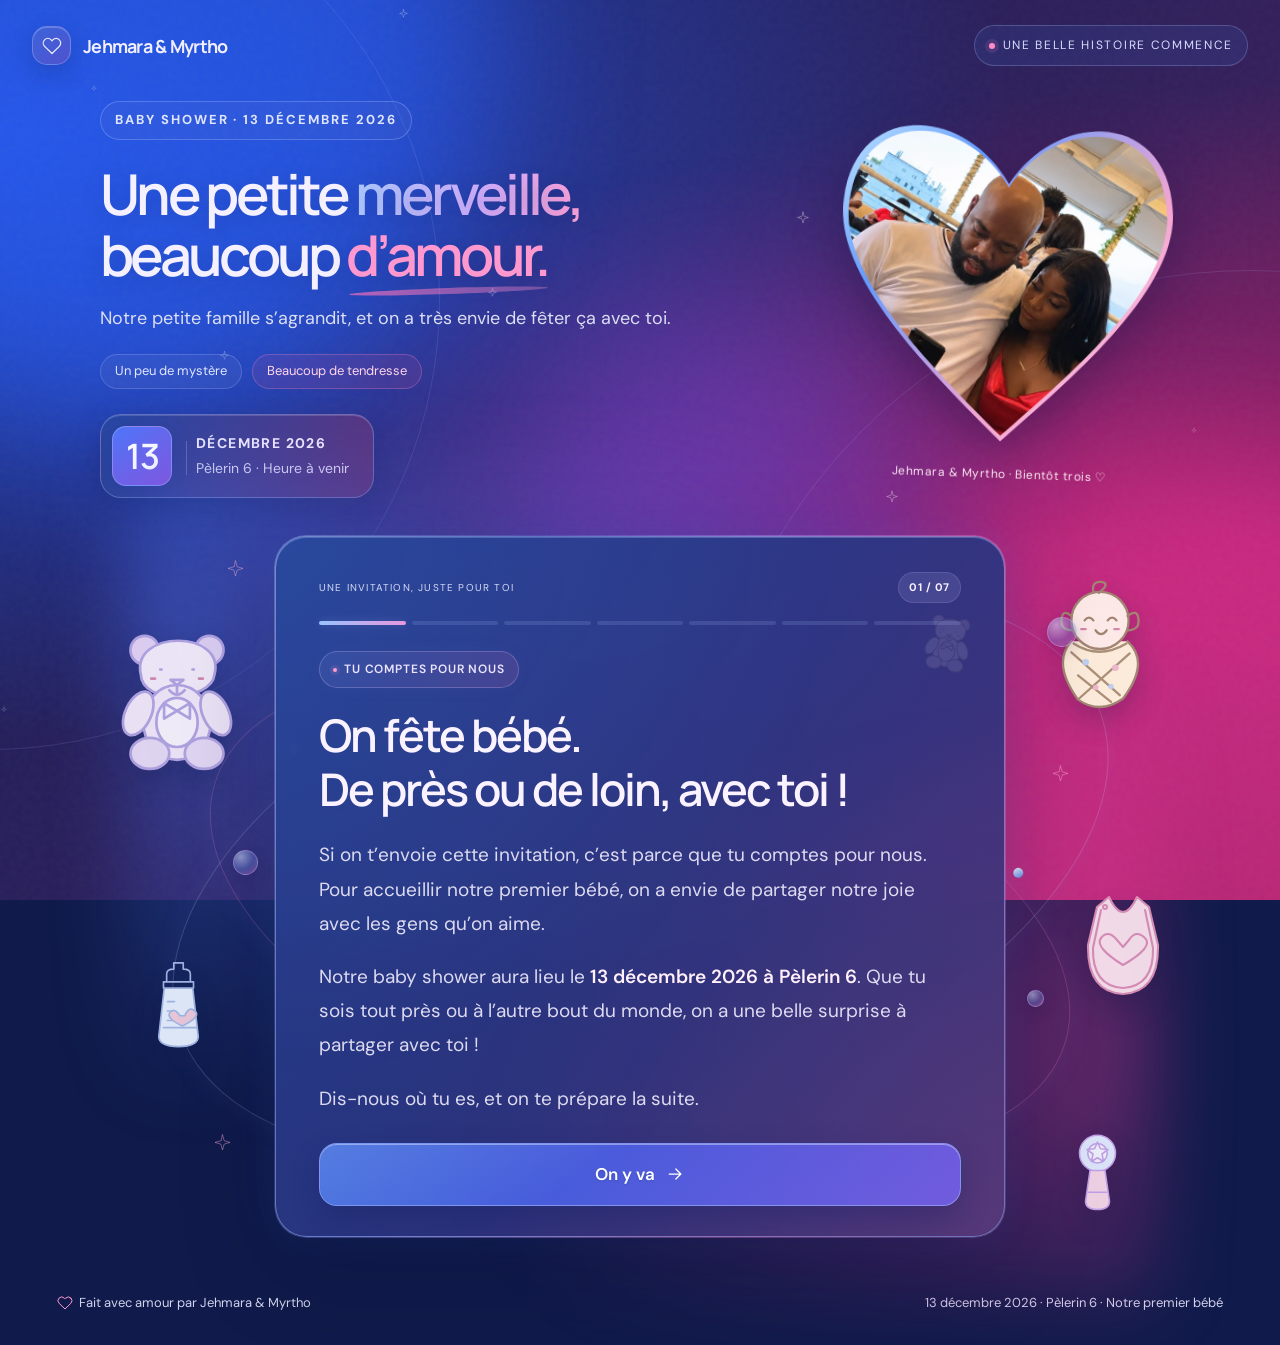
==== commit 1deebff7: "Enlarge heart photo frame for clearer faces on all screens" ====
--- a/index.html
+++ b/index.html
@@ -13,7 +13,7 @@
     />
     <title>Une petite merveille · Jehmara & Myrtho</title>
 
-    <link rel="stylesheet" href="css/invitation.css?v=20261101-heart" />
+    <link rel="stylesheet" href="css/invitation.css?v=20261101-heart-large" />
   </head>
   <body data-mood="welcome">
     <div class="scene" aria-hidden="true">
@@ -711,7 +711,7 @@
       </div>
       <p id="distance-gift-error" class="error" role="alert"></p>
     </dialog>
-    <script src="js/config.js?v=20261101-heart"></script>
-    <script src="js/invitation.js?v=20261101-heart"></script>
+    <script src="js/config.js?v=20261101-heart-large"></script>
+    <script src="js/invitation.js?v=20261101-heart-large"></script>
   </body>
 </html>
--- a/css/invitation.css
+++ b/css/invitation.css
@@ -3410,7 +3410,7 @@
 
 .intro.with-photo {
   display: grid;
-  grid-template-columns: minmax(0, 1fr) 260px;
+  grid-template-columns: minmax(0, 1fr) clamp(260px, 30vw, 350px);
   gap: 42px;
   align-items: center;
   max-width: 1080px;
@@ -3568,7 +3568,7 @@
 }
 @media (max-width: 1000px) and (max-height: 500px) and (orientation: landscape) {
   .intro.with-photo {
-    grid-template-columns: minmax(0, 1fr) 140px;
+    grid-template-columns: minmax(0, 1fr) 200px;
     gap: 25px;
   }
   .with-photo h1 {
@@ -4025,8 +4025,8 @@
 }
 @media (max-width: 760px) {
   .couple-photo {
-    width: 220px;
-    max-width: 72vw;
+    width: 310px;
+    max-width: calc(100vw - 52px);
     margin: 0 auto 7px;
     transform: rotate(2deg);
   }
@@ -4040,6 +4040,6 @@
 }
 @media (max-width: 1000px) and (max-height: 500px) and (orientation: landscape) {
   .couple-photo {
-    width: 160px;
-  }
-}
+    width: 200px;
+  }
+}
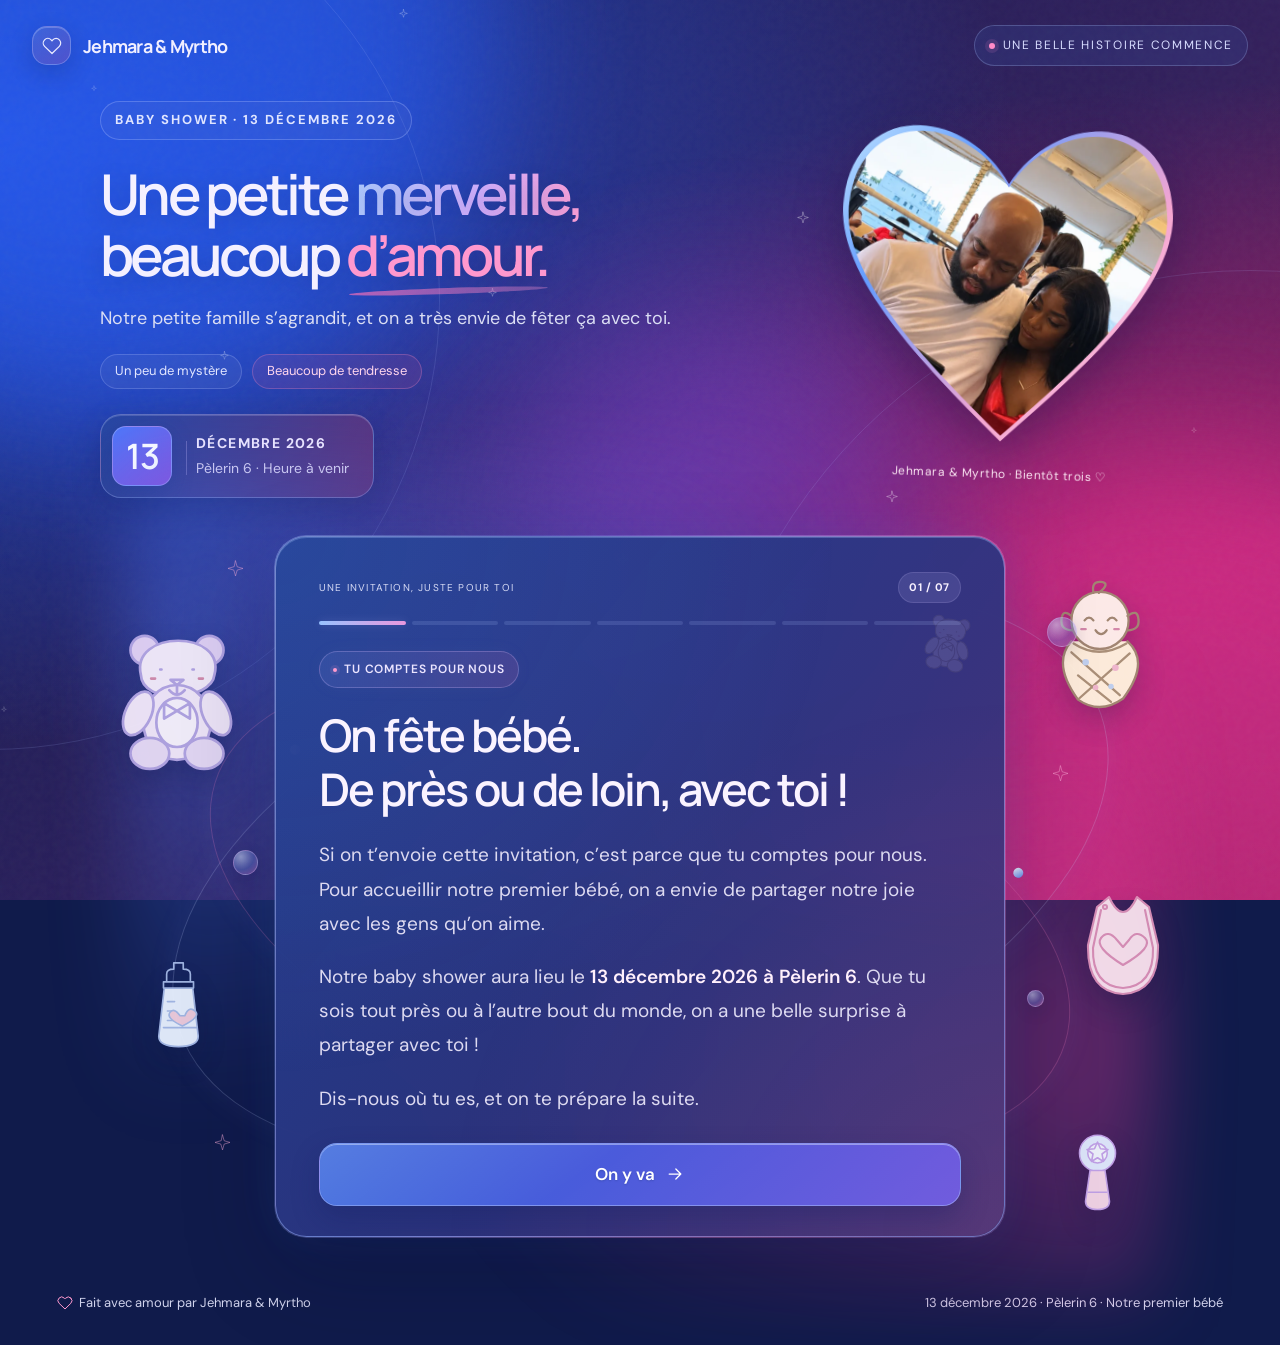
==== commit 5d5882ee: "Move photo down five millimeters inside the heart" ====
--- a/index.html
+++ b/index.html
@@ -13,7 +13,7 @@
     />
     <title>Une petite merveille · Jehmara & Myrtho</title>
 
-    <link rel="stylesheet" href="css/invitation.css?v=20261101-heart-large" />
+    <link rel="stylesheet" href="css/invitation.css?v=20261101-heart-position" />
   </head>
   <body data-mood="welcome">
     <div class="scene" aria-hidden="true">
@@ -711,7 +711,7 @@
       </div>
       <p id="distance-gift-error" class="error" role="alert"></p>
     </dialog>
-    <script src="js/config.js?v=20261101-heart-large"></script>
-    <script src="js/invitation.js?v=20261101-heart-large"></script>
+    <script src="js/config.js?v=20261101-heart-position"></script>
+    <script src="js/invitation.js?v=20261101-heart-position"></script>
   </body>
 </html>
--- a/css/invitation.css
+++ b/css/invitation.css
@@ -4013,7 +4013,7 @@
   width: 100%;
   height: 100%;
   object-fit: cover;
-  object-position: 50% 36%;
+  object-position: 50% calc(36% + 5mm);
   clip-path: url(#couple-heart-shape);
 }
 .couple-photo figcaption {
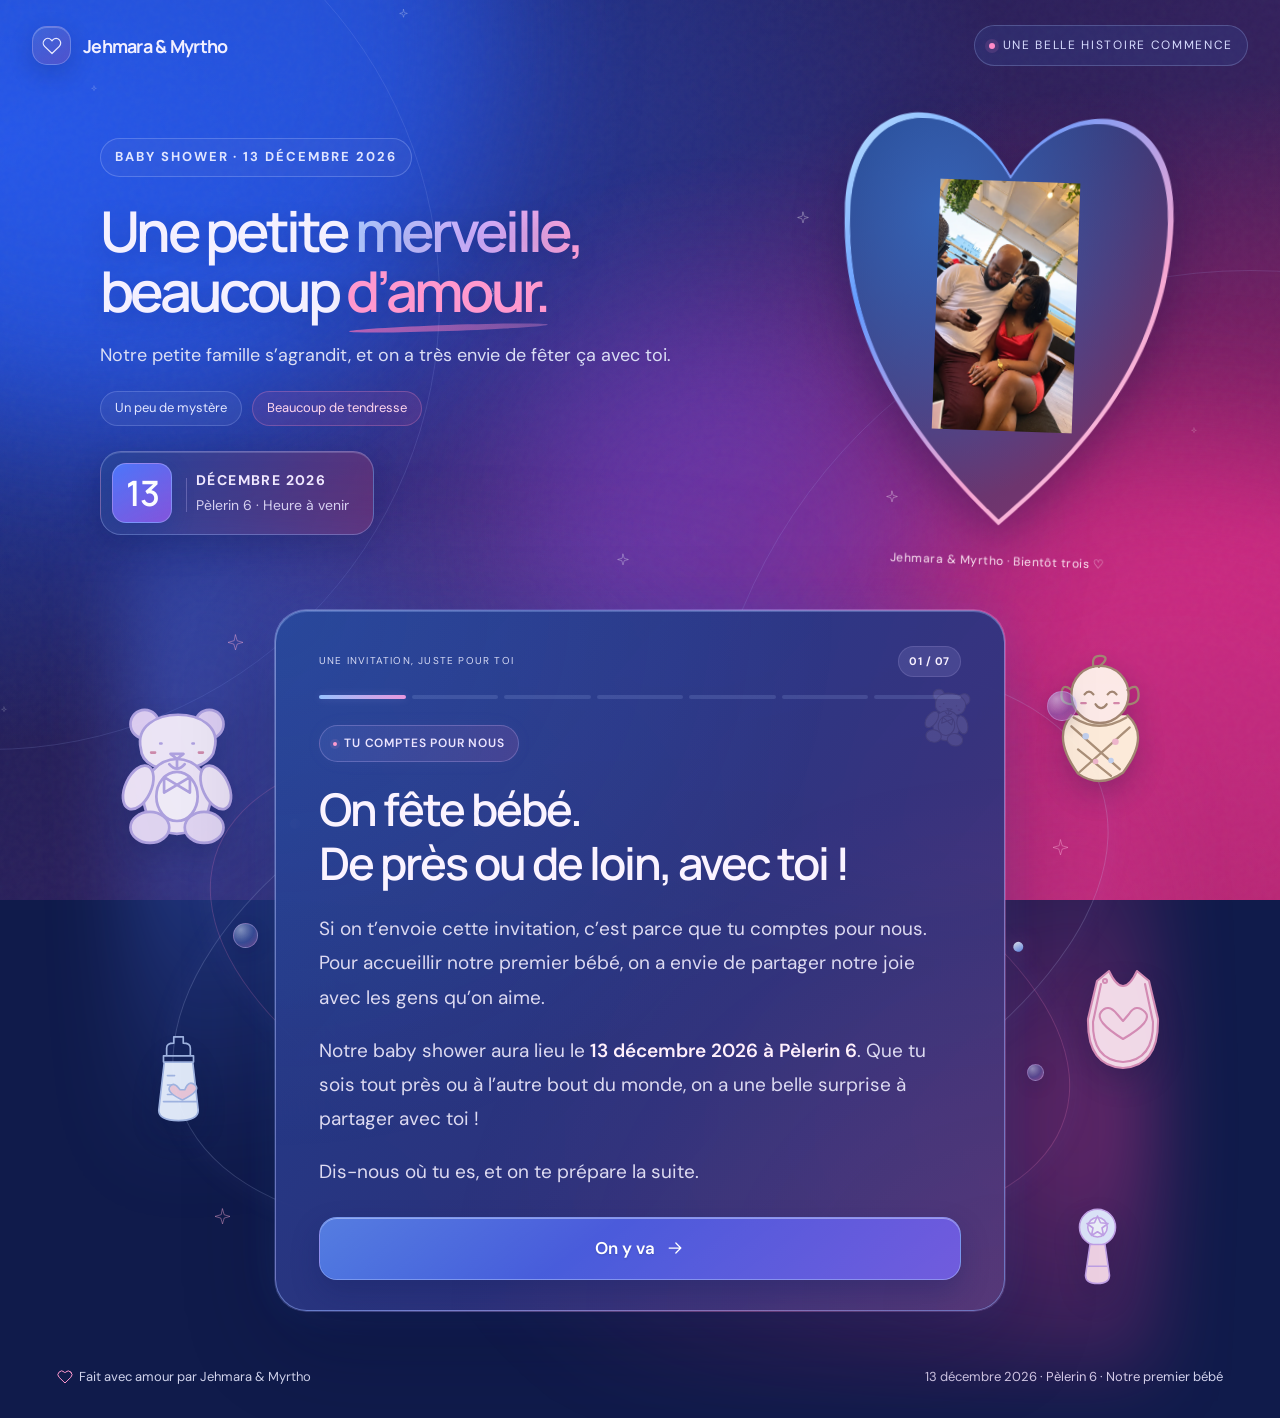
==== commit 09484794: "Show the complete portrait inside the heart frame" ====
--- a/index.html
+++ b/index.html
@@ -13,7 +13,7 @@
     />
     <title>Une petite merveille · Jehmara & Myrtho</title>
 
-    <link rel="stylesheet" href="css/invitation.css?v=20261101-heart-position" />
+    <link rel="stylesheet" href="css/invitation.css?v=20261101-heart-full-photo" />
   </head>
   <body data-mood="welcome">
     <div class="scene" aria-hidden="true">
@@ -422,7 +422,7 @@
                 clipPathUnits="objectBoundingBox"
               >
                 <path
-                  d="M .5 .205 C .365 -.025 .055 -.025 .03 .265 C .005 .495 .295 .77 .5 .97 C .705 .77 .995 .495 .97 .265 C .945 -.025 .635 -.025 .5 .205 Z"
+                  d="M .5 .17 C .35 -.03 .03 -.02 .03 .26 C .03 .52 .18 .74 .5 .97 C .82 .74 .97 .52 .97 .26 C .97 -.02 .65 -.03 .5 .17 Z"
                 />
               </clipPath>
             </defs>
@@ -711,7 +711,7 @@
       </div>
       <p id="distance-gift-error" class="error" role="alert"></p>
     </dialog>
-    <script src="js/config.js?v=20261101-heart-position"></script>
-    <script src="js/invitation.js?v=20261101-heart-position"></script>
+    <script src="js/config.js?v=20261101-heart-full-photo"></script>
+    <script src="js/invitation.js?v=20261101-heart-full-photo"></script>
   </body>
 </html>
--- a/css/invitation.css
+++ b/css/invitation.css
@@ -3997,7 +3997,7 @@
 .heart-photo-frame {
   position: relative;
   width: 100%;
-  aspect-ratio: 1.04;
+  aspect-ratio: 0.8;
   padding: 6px;
   clip-path: url(#couple-heart-shape);
   background: linear-gradient(
@@ -4008,12 +4008,22 @@
     #ffcee5 92%
   );
 }
+.heart-photo-frame::before {
+  content: "";
+  position: absolute;
+  inset: 6px;
+  clip-path: url(#couple-heart-shape);
+  background: radial-gradient(ellipse at 30% 25%, #3563b6, transparent 65%), linear-gradient(145deg, #173d80, #883369);
+}
 .heart-photo-frame img {
   display: block;
   width: 100%;
   height: 100%;
-  object-fit: cover;
-  object-position: 50% calc(36% + 5mm);
+  object-position: center;
+  object-fit: contain;
+  padding: 22% 22% 30%;
+  position: relative;
+  z-index: 1;
   clip-path: url(#couple-heart-shape);
 }
 .couple-photo figcaption {
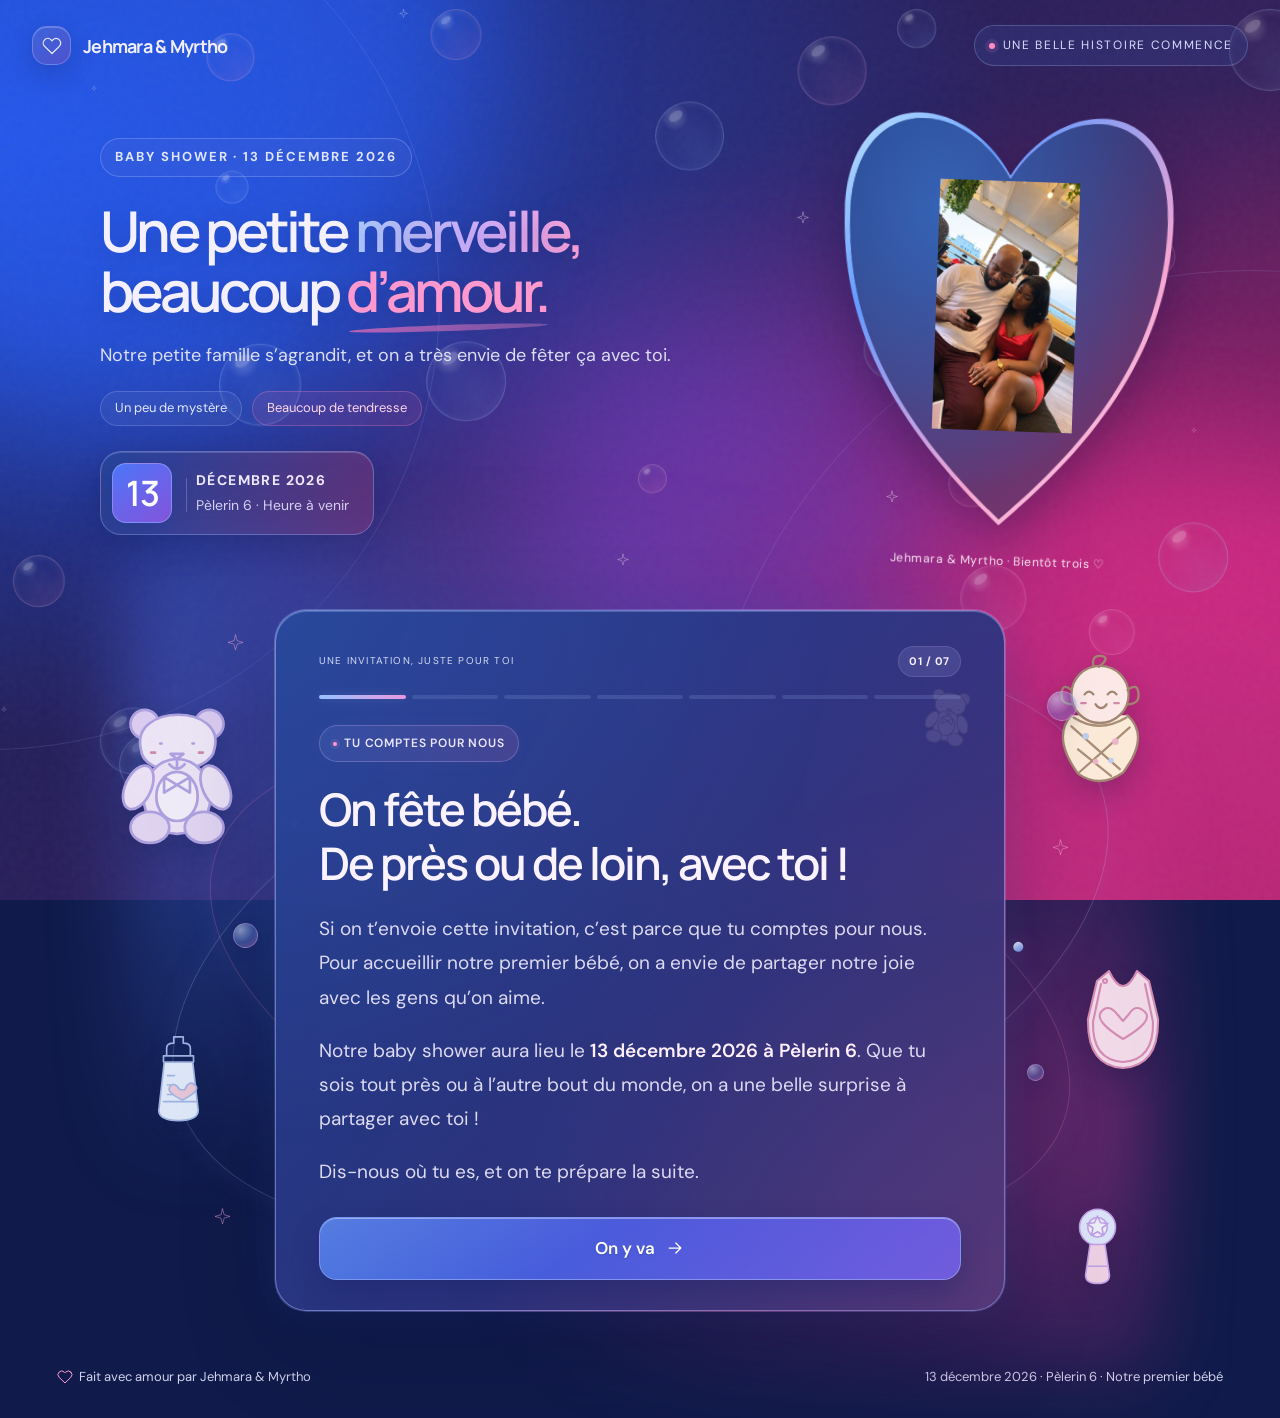
==== commit e8dfe3d1: "Add twenty-four softly animated bubbles with random paths" ====
--- a/index.html
+++ b/index.html
@@ -13,7 +13,7 @@
     />
     <title>Une petite merveille · Jehmara & Myrtho</title>
 
-    <link rel="stylesheet" href="css/invitation.css?v=20261101-heart-full-photo" />
+    <link rel="stylesheet" href="css/invitation.css?v=20261101-bubbles" />
   </head>
   <body data-mood="welcome">
     <div class="scene" aria-hidden="true">
@@ -23,6 +23,7 @@
       <div class="orbit-line"></div>
       <div class="orbit-line two"></div>
       <div class="grain"></div>
+      <div class="bubble-field" aria-hidden="true"></div>
     </div>
     <div class="ambient-stars" aria-hidden="true">
       <span style="--x: 7%; --y: 8%; --s: 8px; --duration: 4s; --delay: -0s"
@@ -711,7 +712,8 @@
       </div>
       <p id="distance-gift-error" class="error" role="alert"></p>
     </dialog>
-    <script src="js/config.js?v=20261101-heart-full-photo"></script>
-    <script src="js/invitation.js?v=20261101-heart-full-photo"></script>
+    <script src="js/config.js?v=20261101-bubbles"></script>
+    <script src="js/invitation.js?v=20261101-bubbles"></script>
+    <script src="js/bubbles.js?v=20261101" defer></script>
   </body>
 </html>
--- a/css/invitation.css
+++ b/css/invitation.css
@@ -4013,7 +4013,9 @@
   position: absolute;
   inset: 6px;
   clip-path: url(#couple-heart-shape);
-  background: radial-gradient(ellipse at 30% 25%, #3563b6, transparent 65%), linear-gradient(145deg, #173d80, #883369);
+  background:
+    radial-gradient(ellipse at 30% 25%, #3563b6, transparent 65%),
+    linear-gradient(145deg, #173d80, #883369);
 }
 .heart-photo-frame img {
   display: block;
@@ -4053,3 +4055,61 @@
     width: 200px;
   }
 }
+
+/* Bulles de savon : 24 trajectoires renouvelées indépendamment en JavaScript. */
+.bubble-field {
+  position: absolute;
+  inset: 0;
+  overflow: hidden;
+  pointer-events: none;
+  contain: strict;
+}
+.floating-bubble {
+  position: absolute;
+  left: 0;
+  top: 0;
+  width: var(--bubble-size);
+  height: var(--bubble-size);
+  border-radius: 50%;
+  opacity: 0.35;
+  pointer-events: none;
+  border: 1px solid hsl(var(--bubble-hue) 92% 86% / 0.72);
+  background:
+    radial-gradient(circle at 28% 22%, #ffffffb3, transparent 19%),
+    radial-gradient(
+      circle at 65% 76%,
+      hsl(var(--bubble-hue) 95% 76% / 0.25),
+      transparent 65%
+    ),
+    radial-gradient(circle at 35% 35%, #ffffff0d, transparent 60%);
+  box-shadow:
+    inset 2px 3px 7px #ffffff24,
+    inset -3px -4px 8px hsl(var(--bubble-hue) 95% 75% / 0.18);
+  will-change: transform, opacity;
+}
+.floating-bubble:after {
+  content: "";
+  position: absolute;
+  left: 18%;
+  top: 14%;
+  width: 23%;
+  height: 13%;
+  border-radius: 50%;
+  background: #ffffffb3;
+  transform: rotate(-35deg);
+}
+body[data-mood="reveal"] .floating-bubble {
+  --bubble-hue: 212 !important;
+}
+@media (max-width: 760px) {
+  .floating-bubble {
+    width: calc(var(--bubble-size) * 0.72);
+    height: calc(var(--bubble-size) * 0.72);
+  }
+}
+@media (prefers-reduced-motion: reduce) {
+  .floating-bubble {
+    will-change: auto;
+    opacity: 0.25;
+  }
+}
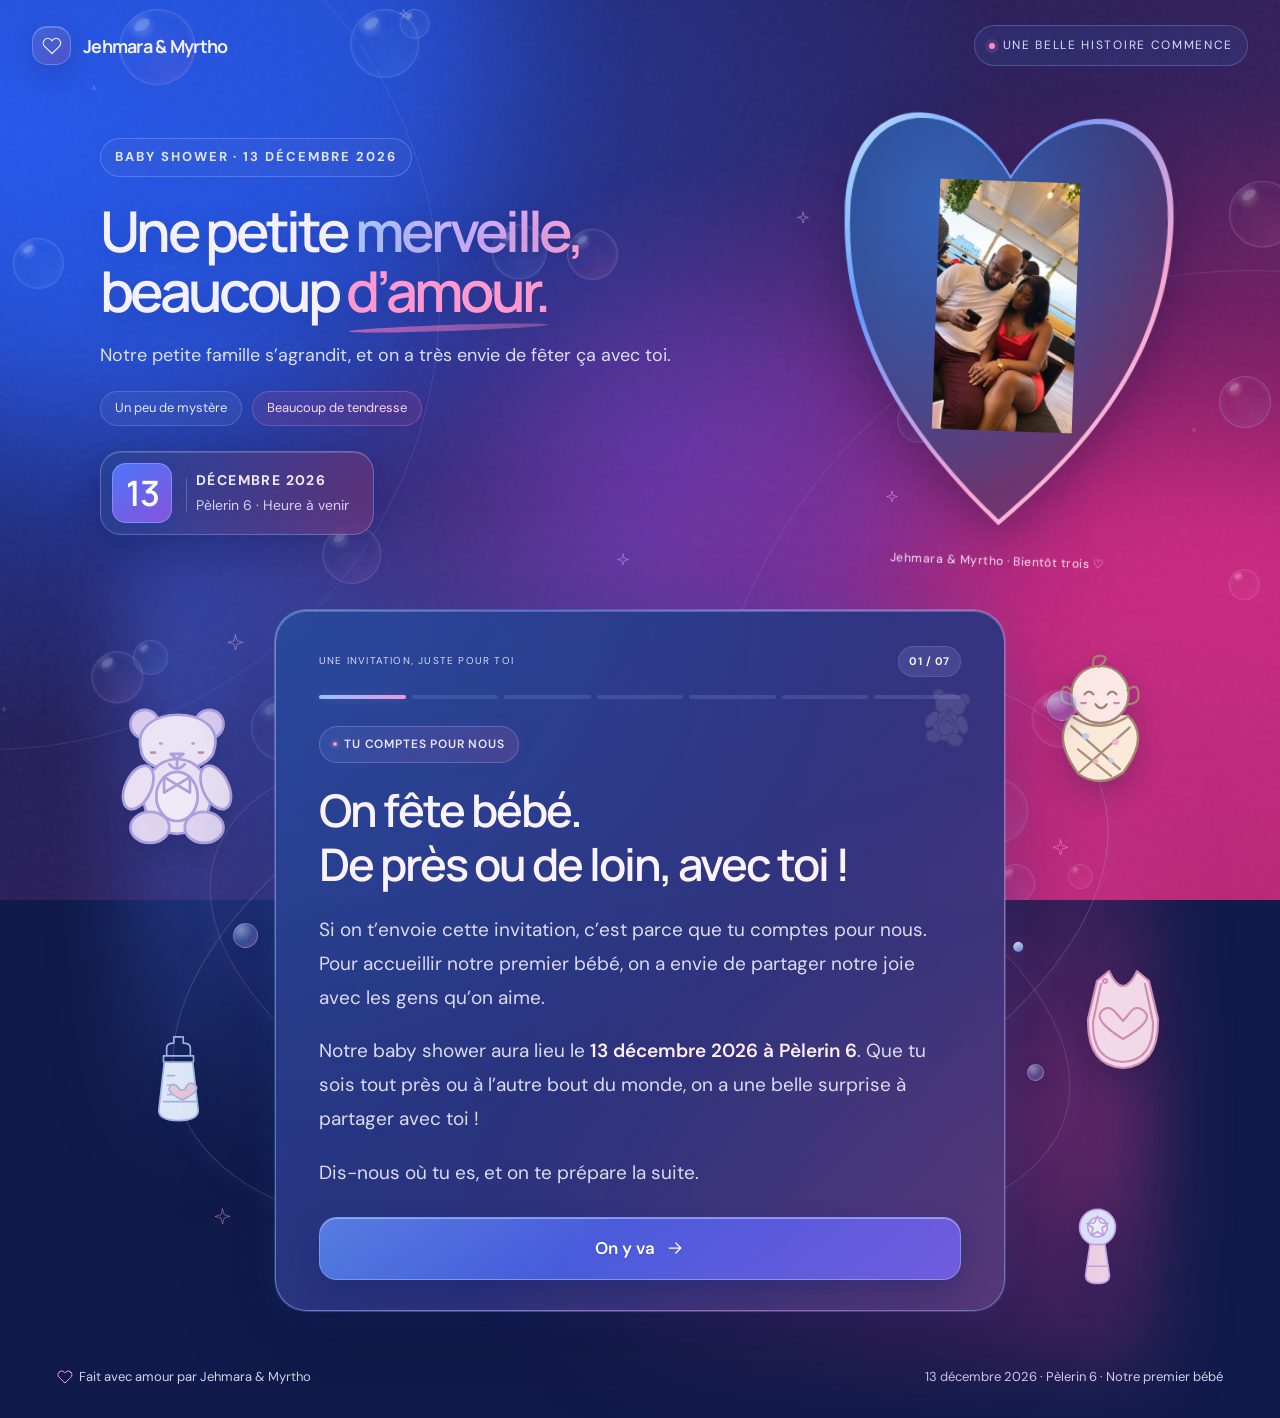
==== commit 31a9ecb5: "Let Marie Gaelle revisit and add to her existing gift choices" ====
--- a/index.html
+++ b/index.html
@@ -13,7 +13,7 @@
     />
     <title>Une petite merveille · Jehmara & Myrtho</title>
 
-    <link rel="stylesheet" href="css/invitation.css?v=20261101-bubbles" />
+    <link rel="stylesheet" href="css/invitation.css?v=20261121-gift-access" />
   </head>
   <body data-mood="welcome">
     <div class="scene" aria-hidden="true">
@@ -712,8 +712,9 @@
       </div>
       <p id="distance-gift-error" class="error" role="alert"></p>
     </dialog>
-    <script src="js/config.js?v=20261101-bubbles"></script>
-    <script src="js/invitation.js?v=20261101-bubbles"></script>
+    <script src="js/config.js?v=20261121-gift-access"></script>
+    <script src="js/gift-catalog.js?v=20261121"></script>
+    <script src="js/invitation.js?v=20261121-gift-access"></script>
     <script src="js/bubbles.js?v=20261101" defer></script>
   </body>
 </html>
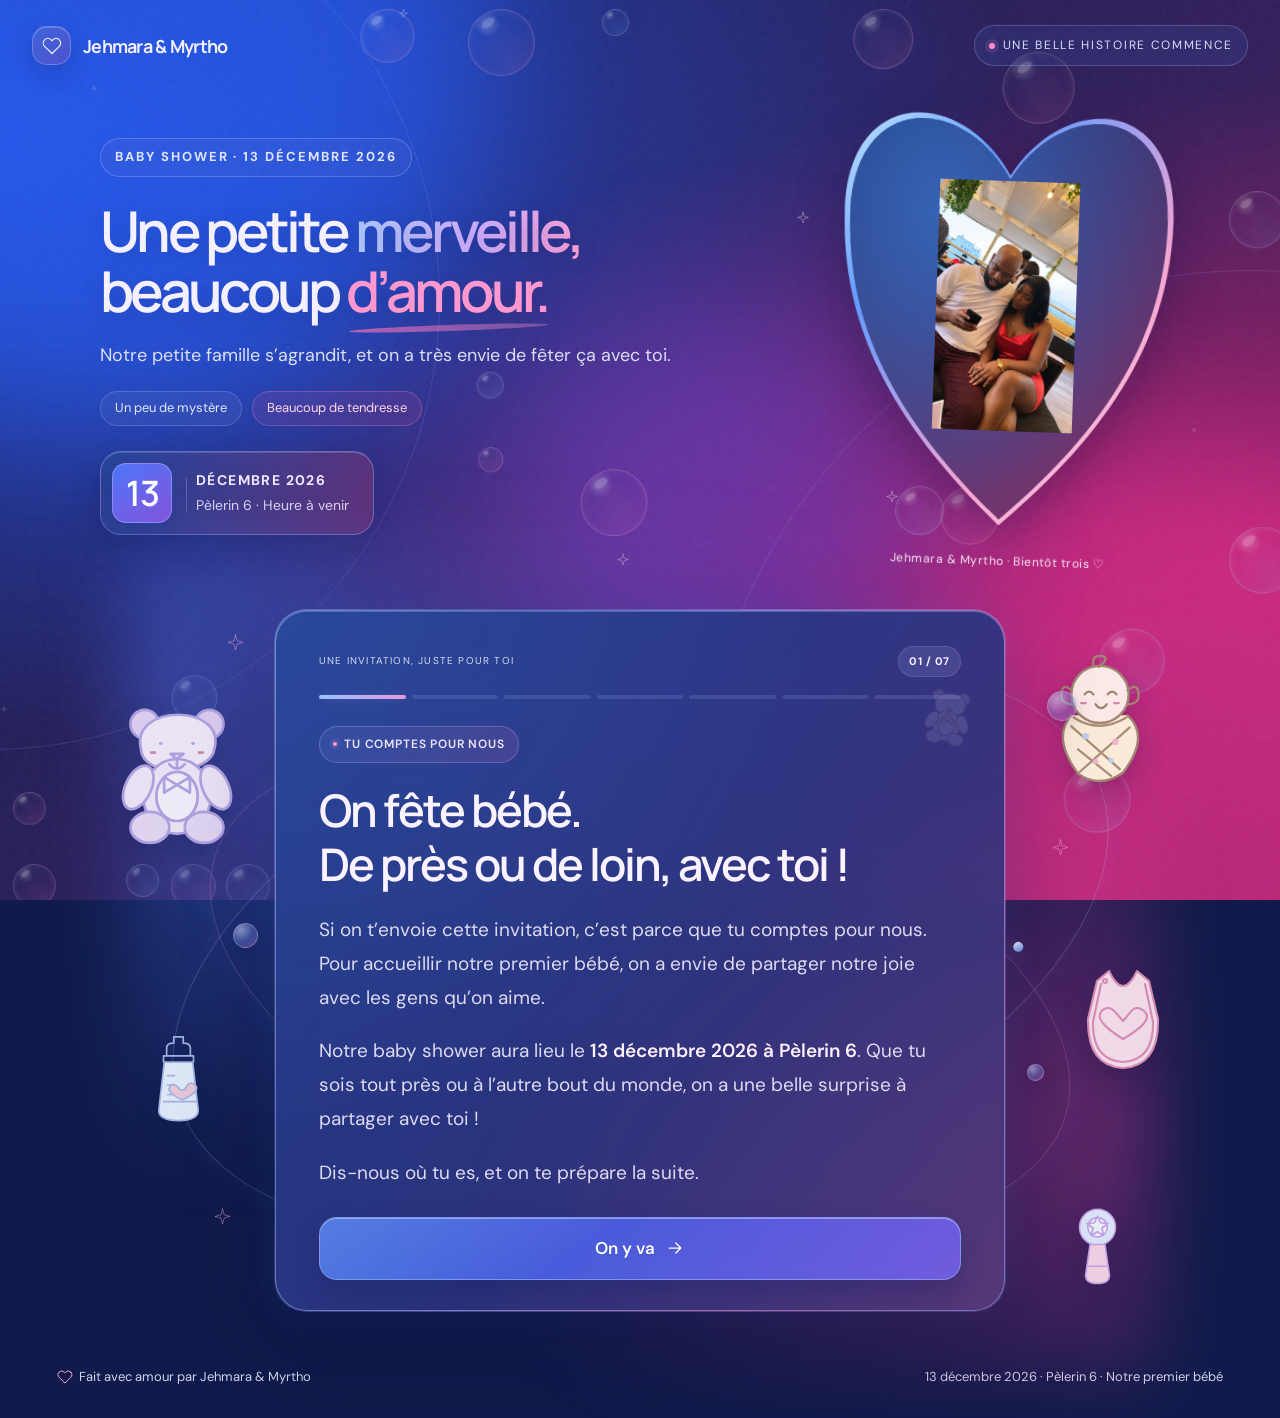
==== commit 3c3b5811: "Show returning guests a private summary of their saved choices" ====
--- a/index.html
+++ b/index.html
@@ -13,7 +13,7 @@
     />
     <title>Une petite merveille · Jehmara & Myrtho</title>
 
-    <link rel="stylesheet" href="css/invitation.css?v=20261121-gift-access" />
+    <link rel="stylesheet" href="css/invitation.css?v=20261121-summary" />
   </head>
   <body data-mood="welcome">
     <div class="scene" aria-hidden="true">
@@ -712,9 +712,9 @@
       </div>
       <p id="distance-gift-error" class="error" role="alert"></p>
     </dialog>
-    <script src="js/config.js?v=20261121-gift-access"></script>
+    <script src="js/config.js?v=20261121-summary"></script>
     <script src="js/gift-catalog.js?v=20261121"></script>
-    <script src="js/invitation.js?v=20261121-gift-access"></script>
+    <script src="js/invitation.js?v=20261121-summary"></script>
     <script src="js/bubbles.js?v=20261101" defer></script>
   </body>
 </html>
--- a/css/invitation.css
+++ b/css/invitation.css
@@ -4113,3 +4113,85 @@
     opacity: 0.25;
   }
 }
+
+/* Le reçu du navigateur retrouve uniquement le résumé de cet invité. */
+.return-summary {
+  margin: 26px 0;
+  padding: 22px;
+  border: 1px solid #a2c8ff66;
+  border-radius: 20px;
+  background: linear-gradient(135deg, #6196ff20, #c979b51c);
+}
+.return-summary h3 {
+  font:
+    600 21px/1.4 "Manrope",
+    system-ui,
+    sans-serif;
+  letter-spacing: -0.025em;
+  color: #f8efff;
+  margin: 24px 0 12px;
+}
+.return-summary h3:first-child {
+  margin-top: 0;
+}
+.summary-facts {
+  display: grid;
+  grid-template-columns: 1fr 1fr;
+  gap: 13px;
+  margin: 17px 0 24px;
+}
+.summary-facts > div {
+  padding: 16px;
+  border-radius: 14px;
+  border: 1px solid #b7c7ed40;
+  background: #12285c33;
+}
+.summary-facts dt {
+  font-size: 13px;
+  font-weight: 700;
+  color: #b7d5ff;
+  margin-bottom: 8px;
+}
+.summary-facts dd {
+  font-size: 16px;
+  line-height: 1.65;
+  color: #f3eeff;
+  margin: 0;
+  overflow-wrap: anywhere;
+}
+.summary-proposal {
+  padding: 16px 18px;
+  background: #e68ac020;
+  border: 1px solid #f2b5da44;
+  border-radius: 14px;
+  white-space: pre-wrap;
+  overflow-wrap: anywhere;
+  line-height: 1.7;
+  color: #f6e9f3;
+  font-size: 16px;
+}
+.return-summary .copy {
+  font-size: 16px;
+}
+.return-summary .confirmation-list {
+  margin: 12px 0;
+}
+@media (max-width: 760px) {
+  .return-summary {
+    padding: 18px 15px;
+    margin: 22px 0;
+  }
+  .summary-facts {
+    grid-template-columns: 1fr;
+    gap: 10px;
+  }
+  .summary-facts > div {
+    padding: 14px 15px;
+  }
+  .return-summary h3 {
+    font-size: 20px;
+  }
+  .summary-proposal {
+    padding: 15px;
+  }
+}
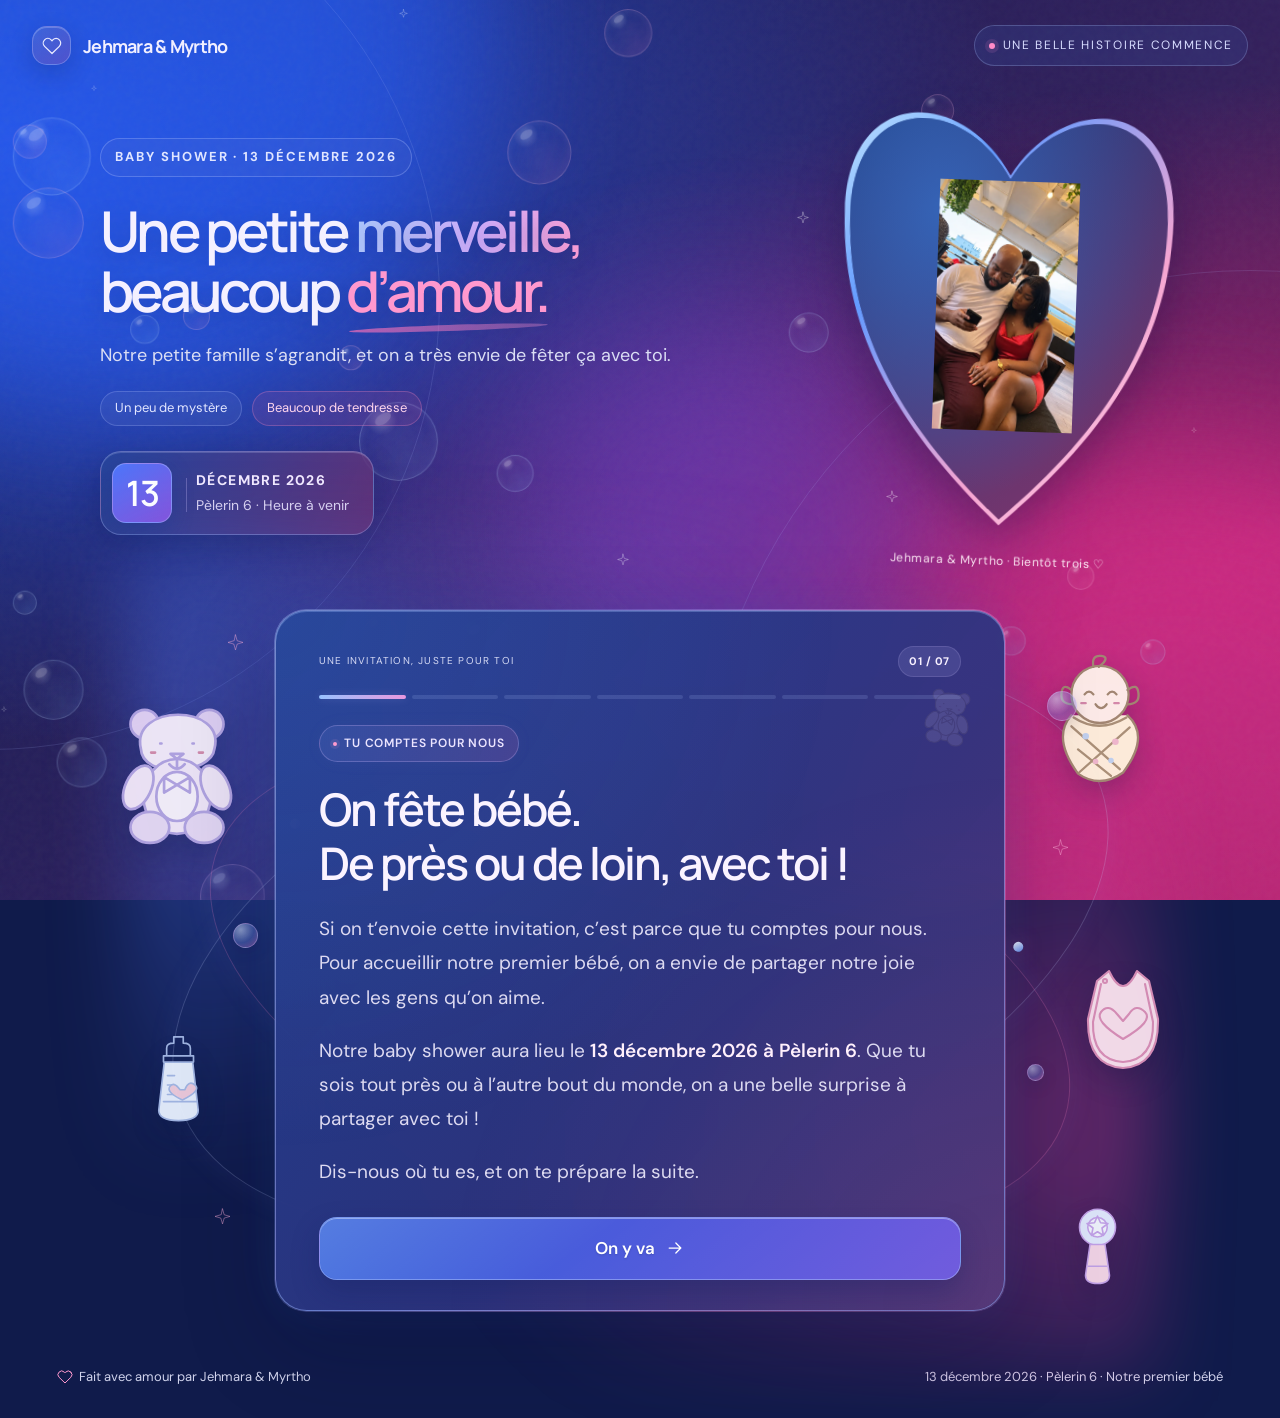
==== commit fa74eccd: "Make the invitation open on older Safari versions Add fallbacks for crypto.randomUUID, AbortSignal.t" ====
--- a/index.html
+++ b/index.html
@@ -13,7 +13,9 @@
     />
     <title>Une petite merveille · Jehmara & Myrtho</title>
 
-    <link rel="stylesheet" href="css/invitation.css?v=20261121-summary" />
+    <link rel="stylesheet" href="css/invitation.css?v=20261124-safari" />
+    <link rel="stylesheet" href="css/browser-compat.css?v=20261124-safari" />
+    <script src="js/browser-compat.js?v=20261124-safari"></script>
   </head>
   <body data-mood="welcome">
     <div class="scene" aria-hidden="true">
@@ -712,9 +714,9 @@
       </div>
       <p id="distance-gift-error" class="error" role="alert"></p>
     </dialog>
-    <script src="js/config.js?v=20261121-summary"></script>
-    <script src="js/gift-catalog.js?v=20261121"></script>
-    <script src="js/invitation.js?v=20261121-summary"></script>
-    <script src="js/bubbles.js?v=20261101" defer></script>
+    <script src="js/config.js?v=20261124-safari"></script>
+    <script src="js/gift-catalog.js?v=20261124-safari"></script>
+    <script src="js/invitation.js?v=20261124-safari"></script>
+    <script src="js/bubbles.js?v=20261124-safari" defer></script>
   </body>
 </html>
--- a/css/browser-compat.css
+++ b/css/browser-compat.css
@@ -0,0 +1,67 @@
+/* Safari antérieur à la prise en charge native des dialogues et de :has(). */
+dialog:not([open]) {
+  display: none;
+}
+.browser-dialog-backdrop {
+  position: fixed;
+  inset: 0;
+  background: #050b29d9;
+  z-index: 10000;
+  -webkit-backdrop-filter: blur(7px);
+  backdrop-filter: blur(7px);
+}
+dialog.browser-dialog-fallback[open] {
+  display: block;
+  position: fixed;
+  inset: auto;
+  top: 50%;
+  left: 50%;
+  transform: translate(-50%, -50%) !important;
+  z-index: 10001;
+  margin: 0;
+  width: calc(100vw - 32px);
+  max-width: 620px;
+  max-height: calc(100vh - 40px);
+  overflow: auto;
+  animation: none !important;
+}
+.browser-dialog-open {
+  overflow: hidden !important;
+}
+.gift-tile.is-selected {
+  border-color: #a8baff;
+  background: linear-gradient(135deg, #537bd55c, #b55b9c45);
+  box-shadow: 0 0 0 2px #a8baff44;
+}
+.gift-tile.is-focused {
+  outline: 3px solid #ffd0ed;
+  outline-offset: 3px;
+}
+body:not(.admin-theme) .actions.has-two-choices > .btn:first-child {
+  color: #fff;
+  background: linear-gradient(115deg, #1747bd, #2868df 58%, #194cad);
+  border-color: #a4caffaa;
+  box-shadow:
+    inset 0 1px 0 #e1efff70,
+    inset 0 -2px 0 #08225b55,
+    0 10px 26px #06265b55;
+}
+body:not(.admin-theme) .actions.has-two-choices > .btn:nth-child(2) {
+  color: #fff;
+  background: linear-gradient(115deg, #a91d67, #d5388b 58%, #ad246f);
+  border-color: #ffb9dfaa;
+  box-shadow:
+    inset 0 1px 0 #ffe1f070,
+    inset 0 -2px 0 #58103955,
+    0 10px 26px #50103d55;
+}
+@supports not (aspect-ratio: 1) {
+  .heart-photo-frame {
+    height: 0;
+    padding: 0 0 125%;
+  }
+  .heart-photo-frame img {
+    position: absolute;
+    inset: 0;
+  }
+}
